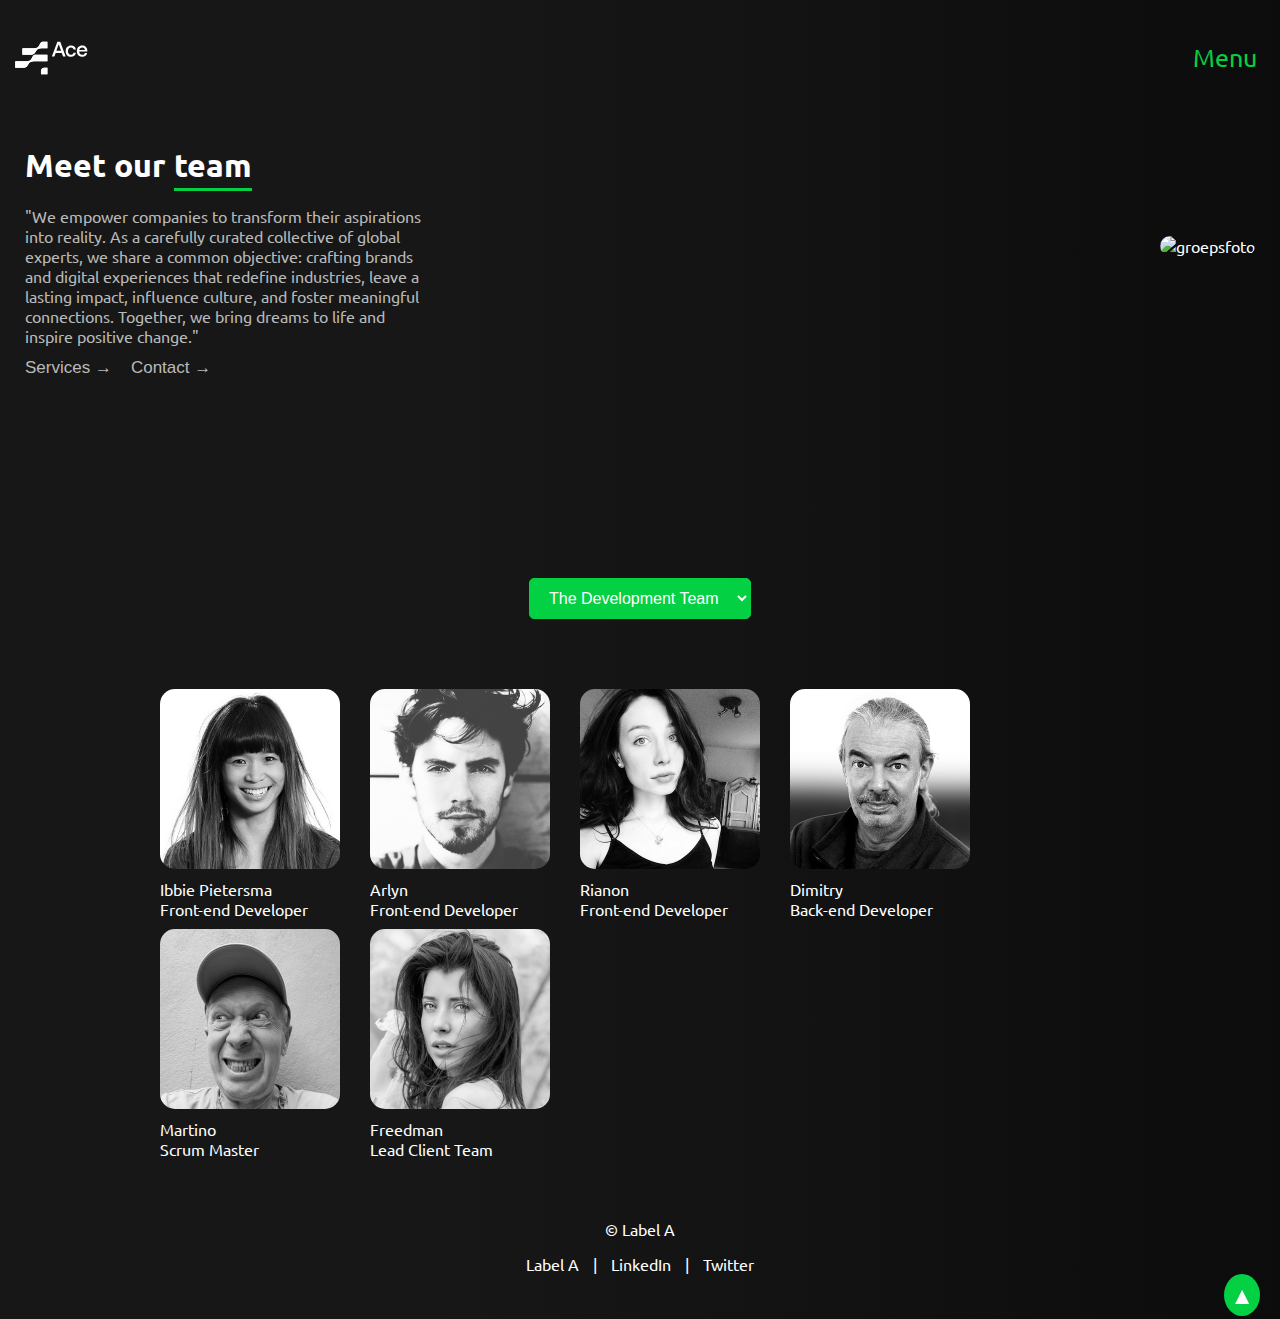
==== index.html @ cc30b5be "duimpie" ====
<!DOCTYPE html>
<html lang="en">
<head>
  <meta charset="UTF-8">
  <meta name="viewport" content="width=device-width, initial-scale=1.0">
  <title>Squad Page Label A</title>
  <link rel="stylesheet" href="styles/style.css">
  <link rel="preconnect" href="https://fonts.googleapis.com">
  <link rel="preconnect" href="https://fonts.gstatic.com" crossorigin>
  <link href="https://fonts.googleapis.com/css2?family=Ubuntu&display=swap" rel="stylesheet">
</head>
<body>
    <!-- Header sectie -->
    <header>
      <div class="header-full">
        <a href="https://www.labela.nl/">
          <svg class="logo" width="105" height="45" viewBox="0 0 101 35" fill="none" xmlns="http://www.w3.org/2000/svg">
            <path d="M37.3965 15.6265L42.661 1.35547H45.4171L50.6651 15.6265H48.1896L46.8694 12.0964H41.0932L39.7895 15.6265H37.3965ZM41.7368 10.1055H46.2257L43.9813 3.88176L41.7368 10.1055Z" fill="white"/>
            <path d="M50.6484 10.4232C50.6484 7.19423 52.6948 5.05273 55.814 5.05273C58.471 5.05273 60.1213 6.54174 60.5339 8.90073H58.2564C57.9759 7.67941 57.1177 6.92654 55.7645 6.92654C54.0151 6.92654 52.8764 8.34862 52.8764 10.4065C52.8764 12.4476 54.0151 13.8529 55.7645 13.8529C57.0847 13.8529 57.9759 13.0833 58.2399 11.8787H60.5339C60.1378 14.2377 58.3885 15.7267 55.7479 15.7267C52.6288 15.7435 50.6484 13.6856 50.6484 10.4232Z" fill="white"/>
            <path d="M61.4277 10.4232C61.4277 7.19423 63.4576 5.05273 66.4942 5.05273C69.4648 5.05273 71.4617 6.97673 71.5277 10.0217C71.5277 10.2893 71.5112 10.5738 71.4617 10.8582H63.7052V11.0088C63.7712 12.7822 64.8769 13.9366 66.5768 13.9366C67.897 13.9366 68.8707 13.2674 69.1678 12.0962H71.3462C70.9831 14.1541 69.2503 15.7267 66.6923 15.7267C63.4576 15.7435 61.4277 13.6354 61.4277 10.4232ZM69.2668 9.2688C69.0853 7.71287 68.0125 6.84289 66.5107 6.84289C65.1245 6.84289 63.9362 7.77979 63.7712 9.2688H69.2668Z" fill="white"/>
            <path d="M26.918 29.5462V32.7584H33.1067V26.4845H29.9381C28.2712 26.4678 26.918 27.8397 26.918 29.5462Z" fill="white"/>
            <path d="M18.9303 15.5419C18.6167 16.1442 18.1877 16.9305 17.61 18.0515C16.7684 19.6911 15.0685 20.2097 13.3027 20.193H2.65809C2.37753 20.193 2.14648 20.4272 2.14648 20.7116V26.4836C2.14648 26.4836 7.85662 26.4836 8.96233 26.4836C11.5864 26.4836 13.3522 25.7977 14.4909 23.5223C15.7122 21.0797 17.6431 20.2097 20.3001 20.2097C22.594 20.2097 33.0901 20.2097 33.0901 20.2097V13.9023H21.5873C20.4816 13.9023 19.4584 14.5381 18.9303 15.5419Z" fill="white"/>
            <path d="M26.2246 2.99505C25.9111 3.59734 25.482 4.38367 24.9044 5.50461C24.0627 7.14419 22.3629 7.66283 20.597 7.6461H9.52332C9.24276 7.6461 9.01172 7.88032 9.01172 8.16474V13.9367C9.01172 13.9367 15.1509 13.9367 16.2567 13.9367C18.8807 13.9367 20.6465 13.2508 21.7852 10.9754C23.0065 8.53281 24.9374 7.66283 27.5944 7.66283C29.8884 7.66283 33.0735 7.66283 33.0735 7.66283V1.35547H28.8651C27.7759 1.35547 26.7527 1.99122 26.2246 2.99505Z" fill="white"/>
            <path d="M26.2246 2.99505C25.9111 3.59734 25.482 4.38367 24.9044 5.50461C24.0627 7.14419 22.3629 7.66283 20.597 7.6461H9.52332C9.24276 7.6461 9.01172 7.88032 9.01172 8.16474V13.9367C9.01172 13.9367 15.1509 13.9367 16.2567 13.9367C18.8807 13.9367 20.6465 13.2508 21.7852 10.9754C23.0065 8.53281 24.9374 7.66283 27.5944 7.66283C29.8884 7.66283 33.0735 7.66283 33.0735 7.66283V1.35547H28.8651C27.7759 1.35547 26.7527 1.99122 26.2246 2.99505Z" fill="white"/>
            <path d="M18.9303 15.5419C18.6167 16.1442 18.1877 16.9305 17.61 18.0515C16.7684 19.6911 15.0685 20.2097 13.3027 20.193H2.65809C2.37753 20.193 2.14648 20.4272 2.14648 20.7116V26.4836C2.14648 26.4836 7.85662 26.4836 8.96233 26.4836C11.5864 26.4836 13.3522 25.7977 14.4909 23.5223C15.7122 21.0797 17.6431 20.2097 20.3001 20.2097C22.594 20.2097 33.0901 20.2097 33.0901 20.2097V13.9023H21.5873C20.4816 13.9023 19.4584 14.5381 18.9303 15.5419Z" fill="white"/>
            <path d="M26.918 29.5462V32.7584H33.1067V26.4845H29.9381C28.2712 26.4678 26.918 27.8397 26.918 29.5462Z" fill="white"/>
            </svg>
        </a>
        <nav class="hidden">
          <ul>
            <li>
              <a href="#" id="openMenu">Menu</a>
            </li>
          </ul>
        </nav>
      </div>
    </header>
  
    <!-- Hamburgermenu -->
    <div class="overlay" id="menuOverlay">
      <div class="menu-content">
        <span class="close-btn" id="closeMenu" data-tooltip="Back to Homepage">&times;</span>
        <nav>
          <ul>
            <li><a href="#home">Home</a></li>
            <li><a href="#services">Services</a></li>
            <li><a href="#contact">Contact</a></li>
          </ul>
        </nav>
      </div>
    </div>
  
    <!-- Teamtekst beginpagina -->
    <main>
    <div class="container">
      <section class="teams">
        <div class="text-container">
            <h1>Meet our <span class="team-text">team</span></h1>
            <p>
              "We empower companies to transform their aspirations into reality. As a carefully curated collective of global experts, we share a common objective: crafting brands and digital experiences that redefine industries, leave a lasting impact, influence culture, and foster meaningful connections. Together, we bring dreams to life and inspire positive change."
            </p>
        </div>
          <div class="groepsfoto">
            <img src="images/team-images/gruppenfoto.png" alt="groepsfoto" height="auto">
          </div>
        </section>   
    </div>

    <div class="buttons">
      <button class="button1">Services &#8594;</button>
      <button class="button2">Contact &#8594;</button>
    </div>

    <div class="containerTeam">
    <select id="teamSelector">
      <option value="TDT">The Development Team</option>
      <option value="MARKETING">Marketing Team</option>
      <option value="UI-TEAM">Ui Team</option>
    </select>
  </div>

  <div class="teamsection">
    <section class="team-section TDT " id="TDT">
      <!-- Teamlid 1 -->
      <article class="team-member" id="ibbie">
        <a href="ibbie.html">
          <div class="foto">
            <img src="images/team-images/image-0.png" alt="Ibbie's Image" height="auto">
          </div>
        </a>
        <p class="firstname-lastname">Ibbie Pietersma</p>
        <p>Front-end Developer</p>
      </article>
      <!-- Teamlid 2 -->
      <article class="team-member" id="arlyn">
        <a href="Arlyn.html">
          <div class="foto">
            <img src="images/team-images/image-1.png" alt="Arlyn's Image" height="auto">
          </div>
        </a>
        <p class="firstname-lastname">Arlyn</p>
        <p>Front-end Developer</p>
      </article>
      <article class="team-member" id="Rianon">
        <a href="Rianon.html">
          <div class="foto">
            <img src="images/team-images/image-4.png" alt="Rianon's Image" height="auto">
          </div>
        </a>
        <p class="firstname-lastname">Rianon</p>
        <p>Front-end Developer</p>
      </article>
      <article class="team-member" id="Dimitry">
        <a href="Dimitry.html">
          <div class="foto">
            <img src="images/team-images/image-5.png" alt="Dimitry's Image" height="auto">
          </div>
        </a>
        <p class="firstname-lastname">Dimitry</p>
        <p>Back-end Developer</p>
      </article>
      <article class="team-member" id="Martino">
        <a href="Martino.html">
          <div class="foto">
            <img src="images/team-images/image-6.png" alt="Martino's Image" height="auto">
          </div>
        </a>
        <p class="firstname-lastname">Martino</p>
        <p>Scrum Master</p>
      </article>
      <article class="team-member" id="Freedman">
        <a href="Freedman.html">
          <div class="foto">
            <img src="images/team-images/image-7.png" alt="Freedman's Image" height="auto">
          </div>
        </a>
        <p class="firstname-lastname">Freedman</p>
        <p>Lead Client Team</p>
      </article>
    </section>
  
    <section class="team-section MARKETING" id="MARKETING">
      <!-- Teamlid 1 -->
      <article class="team-member" id="lynnelle">
        <a href="Lynnelle.html">
          <div class="foto">
            <img src="images/team-images/image-2.png" alt="Lynnelle's Image" height="auto">
          </div>
        </a>
        <p class="firstname-lastname">Another Team Member</p>
        <p>Job Title</p>
      </article>
      <!-- Teamlid 2 -->
      <article class="team-member" id="sharia">
            <a href="Sharia.html">
              <div class="foto">
                <img src="images/team-images/image-3.png" alt="Sharia's Image" height="auto">
              </div>
            </a>
            <p class="firstname-lastname">Another Team Member</p>
            <p>Job Title</p>
      </article>
    </section>
  </div>
    </main>

    <footer class="footer">
      <p>&copy; Label A</p>
      <nav>
        <a href="https://www.labela.nl/">Label A</a> |
        <a href="https://www.linkedin.com/">LinkedIn</a> |
        <a href="https://twitter.com/">Twitter</a>
      </nav>
       <div class="footer-arrow">▲</div>
    </footer>
    
  <script src="scripts/script.js"></script>

</body>
</html>
---- styles/style.css ----
/* Algemene opmaak */

html {
  scroll-behavior: smooth;
}

:root {
  --white: #FFFFFF;
  --green: #04d043;
  --grey: #5b5b5b;
  --ptext: rgb(186, 186, 186);
}

body {
  background: linear-gradient(90deg, rgba(23, 23, 23, 1) 0%, rgba(23, 23, 24, 1) 35%, rgb(12, 12, 12) 100%);
  color: var(--white);
  font-family: 'Ubuntu', sans-serif;
  margin: 0;
  padding: 0;
  letter-spacing: normal;
}

* {
  text-decoration: none;
  list-style: none;
  box-sizing: border-box;
  margin: 0;
  padding: 0;
}

/* Header sectie */

header {
  padding: 1em 0.8em;
}

.logo{
  margin-top: 20px;
}

.header-full {
  display: flex;
  justify-content: space-between;
  align-items: center;
  z-index: 8;
  margin-bottom: 20px;
}

.header-full a {
  color: var(--green);
}

.header-full a:hover {
  color: var(--white);
}

#openMenu {
  font-size: 25px;
  cursor: pointer;
}

/* Overlay sectie */

.overlay {
  position: fixed;
  width: 100%;
  height: 100%;
  top: 0;
  left: 0;
  background-color: rgba(0, 0, 0, 0.7);
  opacity: 0;
  pointer-events: none;
  transition: opacity 0.5s ease-in-out;
}

.overlay.show {
  display: block;
  opacity: 1;
  pointer-events: auto;
}

.menu-content {
  position: absolute;
  top: 50%;
  transform: translate(-50%, -50%);
  background-color: #171717;
  left: -100px;
  padding: 20px;
  color: var(--white);
  height: 100%;
  width: 100%;
  transition: left 0.5s ease-in-out;
}

.menu-content.show {
  left: 50%;
}

.close-btn {
  position: absolute;
  top: 10px;
  right: 10px;
  font-size: 20px;
  cursor: pointer;
}

.close-btn:hover {
  color: red;
}

.close-btn:hover::before {
  content: attr(data-tooltip);
  position: absolute;
  left: -100px;
  transform: translateX(-50%);
  padding: 5px;
  background-color: rgba(0, 0, 0, 0.7);
  color: #fff;
  border-radius: 5px;
  white-space: nowrap;
  opacity: 0;
  transition: opacity 0.3s ease-in-out;
}

.close-btn:hover::before {
  opacity: 1;
}

/* Teamtekst beginpagina sectie */

main {
  margin: 25px;
}

.teams {
  margin-bottom: 10px;
  display: flex; /* Enable flexbox layout */
  align-items: center; /* Align elements vertically in the center */
  gap: 20px; /* Add spacing between elements */
}

.text-container {
  flex-grow: 1; /* Take remaining space in the container */
}


.teams h1 {
  margin-bottom: 20px;
  
}

.teams p {
  color: var(--ptext);
  max-width: 400px;
  min-width: 400px;
  
}

.team-text {
  border-bottom: solid 0.1em var(--green);
  padding-bottom: 3px;
}

/* Groepsfoto sectie */

.groepsfoto img {
  margin-bottom: 20px;
  margin-top: 20px;
  border-radius: 16px;
  width: 100%; 
  max-width: 475px; 
  max-height: 350px; 
  height: auto; 
}

/* The Team-sectie */

.teamsection {
  max-width: 1000px;
  margin: 0 auto; 
  display: flex;
  flex-wrap: wrap;
  justify-content: center; 
}

.containerTeam {
  text-align: center; 
}


#teamSelector {
  background-color: var(--green);
  color: var(--white);
  padding: 10px 15px;
  font-size: 16px;
  border: 1px solid var(--green);
  border-radius: 5px;
  cursor: pointer;

}

#teamSelector:hover {
  background-color: lighten(var(--green), 20%);
}

#teamSelector:focus {
  outline: none;
  box-shadow: 0 0 5px rgba(0, 0, 0, 0.5);
}

#teamSelector option {
  background-color: var(--green);
  color: var(--white);
}

.team-section {
  margin-top: 60px;
  display: flex;
  flex-wrap: wrap;
}

.visible {
  display: block;
}

.team-section p {
  margin-left: 20px;
}

/* Buttons sectie */

button {
  color: var(--ptext);
  background: none;
  border: none;
  outline: none;
  cursor: pointer;
  font-size: 17px;
  margin-right: 15px;
  margin-bottom: 70px;
}

button:hover {
  color: var(--green);
}

/* Foto's sectie */

.foto {
  display: flex;
  justify-content: center;
  align-items: center;
}

.foto img {
  max-width: 100%;
  max-height: 100%;
  width: auto;
  height: auto;
  display: block;
  margin: 10px;
  margin-left: 20px;
  border-radius: 15px;
  filter: grayscale(100%);
  transition: filter 0.5s ease-in-out, box-shadow 0.3s ease-in-out;
}

.foto img:hover {
  filter: grayscale(0%);
  box-shadow: 0 0 10px rgba(0, 0, 0, 0.5);
}


/* Media Query sectie */

@media (max-width: 470px) {
  .foto img {
    width: 365px;
    height: auto;
    margin: 5px;
    margin-left: 10px;
  }

  .team-section p {
    margin-left: 10px;
  }

  .team-member {
    margin-bottom: 30px; 
  }
}

@media (max-width: 750px) {
  .teams {
    flex-direction: column; 
    text-align: center; 
  }
}

@media (min-width: 750px) {
  button {
    margin-bottom: 200px;
  }
}
/* TDT sectie */

#TDT h2 {
  text-align: center;
}

/* Hover effect voor teamleden sectie */

[class^="team-member"]:hover .firstname-lastname {
  color: var(--green);
  transition: color 0.4s ease-in-out;
}

/* Titelanimatie sectie */

#TDT h2 {
  animation: titleAnimation 4s infinite;
  color: var(--white);
}

.team-section {
  display: none;
}

.TDT {
  display: flex;
}

footer {
  color: var(--white);
  padding: 10px;
  text-align: center;
}

footer p {
  margin: 0;
}

.footer{
  margin-top: 50px;
  margin-bottom:35px;
}

nav {
  margin-top: 15px;
}

nav a {
  color: var(--white);
  margin: 0 10px;
  text-decoration: none;
}

nav a:hover {
  text-decoration: underline;
  color: var(--green);
}

.footer-arrow {
  position: absolute;
  right: 20px;
  cursor: pointer;
  font-size: 24px;
  color: #fff;
  background-color: var(--green); 
  padding:6px;
  border-radius: 50%;
  animation: bounce 1s infinite; 
}

@keyframes bounce {
  0%, 20%, 50%, 80%, 100% {
    transform: translateY(0);
  }
  40% {
    transform: translateY(-10px);
  }
  60% {
    transform: translateY(-5px);
  }
}
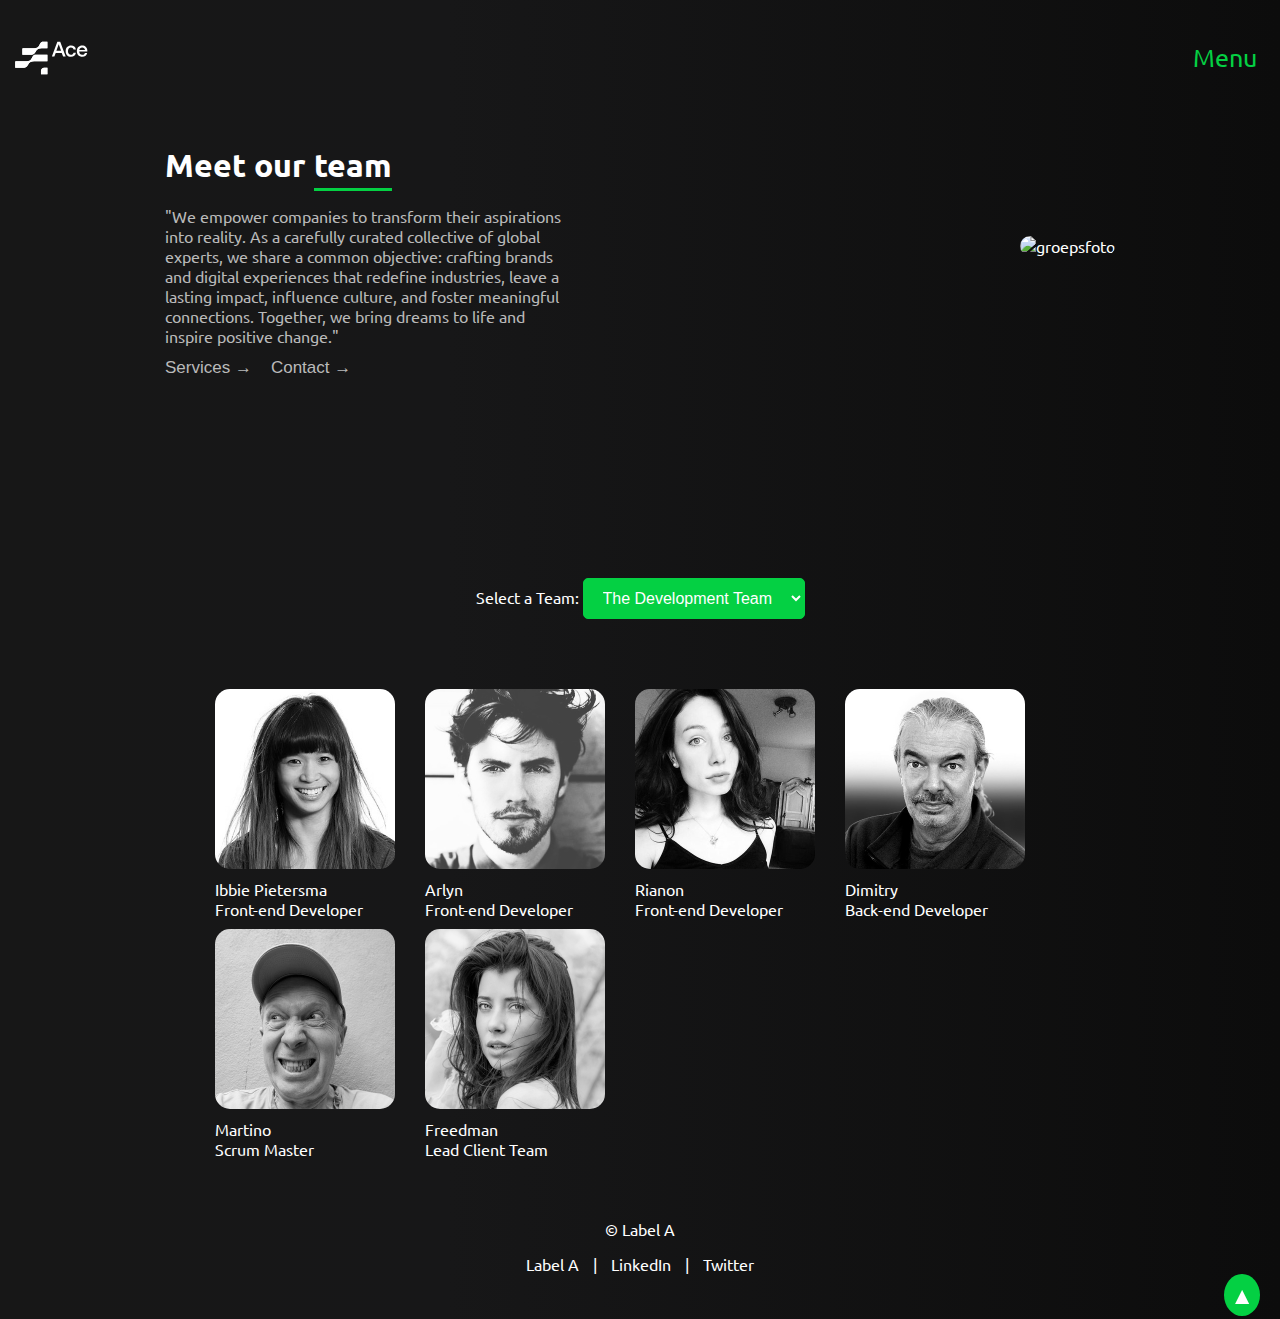
==== commit b7684133: "lekker bezig" ====
--- a/index.html
+++ b/index.html
@@ -8,6 +8,7 @@
   <link rel="preconnect" href="https://fonts.googleapis.com">
   <link rel="preconnect" href="https://fonts.gstatic.com" crossorigin>
   <link href="https://fonts.googleapis.com/css2?family=Ubuntu&display=swap" rel="stylesheet">
+  <link rel="icon" type="image/svg+xml" href="data:image/svg+xml,%3Csvg viewBox='0 0 101 35' xmlns='http://www.w3.org/2000/svg'%3E%3Cpath d='M37.3965 15.6265L42.661 1.35547H45.4171L50.6651 15.6265H48.1896L46.8694 12.0964H41.0932L39.7895 15.6265H37.3965ZM41.7368 10.1055H46.2257L43.9813 3.88176L41.7368 10.1055Z' fill='white'/%3E%3Cpath d='M50.6484 10.4232C50.6484 7.19423 52.6948 5.05273 55.814 5.05273C58.471 5.05273 60.1213 6.54174 60.5339 8.90073H58.2564C57.9759 7.67941 57.1177 6.92654 55.7645 6.92654C54.0151 6.92654 52.8764 8.34862 52.8764 10.4065C52.8764 12.4476 54.0151 13.8529 55.7645 13.8529C57.0847 13.8529 57.9759 13.0833 58.2399 11.8787H60.5339C60.1378 14.2377 58.3885 15.7267 55.7479 15.7267C52.6288 15.7435 50.6484 13.6856 50.6484 10.4232Z' fill='white'/%3E%3Cpath d='M61.4277 10.4232C61.4277 7.19423 63.4576 5.05273 66.4942 5.05273C69.4648 5.05273 71.4617 6.97673 71.5277 10.0217C71.5277 10.2893 71.5112 10.5738 71.4617 10.8582H63.7052V11.0088C63.7712 12.7822 64.8769 13.9366 66.5768 13.9366C67.897 13.9366 68.8707 13.2674 69.1678 12.0962H71.3462C70.9831 14.1541 69.2503 15.7267 66.6923 15.7267C63.4576 15.7435 61.4277 13.6354 61.4277 10.4232ZM69.2668 9.2688C69.0853 7.71287 68.0125 6.84289 66.5107 6.84289C65.1245 6.84289 63.9362 7.77979 63.7712 9.2688H69.2668Z' fill='white'/%3E%3Cpath d='M26.918 29.5462V32.7584H33.1067V26.4845H29.9381C28.2712 26.4678 26.918 27.8397 26.918 29.5462Z' fill='white'/%3E%3Cpath d='M18.9303 15.5419C18.6167 16.1442 18.1877 16.9305 17.61 18.0515C16.7684 19.6911 15.0685 20.2097 13.3027 20.193H2.65809C2.37753 20.193 2.14648 20.4272 2.14648 20.7116V26.4836C2.14648 26.4836 7.85662 26.4836 8.96233 26.4836C11.5864 26.4836 13.3522 25.7977 14.4909 23.5223C15.7122 21.0797 17.6431 20.2097 20.3001 20.2097C22.594 20.2097 33.0901 20.2097 33.0901 20.2097V13.9023H21.5873C20.4816 13.9023 19.4584 14.5381 18.9303 15.5419Z' fill='white'/%3E%3Cpath d='M26.2246 2.99505C25.9111 3.59734 25.482 4.38367 24.9044 5.50461C24.0627 7.14419 22.3629 7.66283 20.597 7.6461H9.52332C9.24276 7.6461 9.01172 7.88032 9.01172 8.16474V13.9367C9.01172 13.9367 15.1509 13.9367 16.2567 13.9367C18.8807 13.9367 20.6465 13.2508 21.7852 10.9754C23.0065 8.53281 24.9374 7.66283 27.5944 7.66283C29.8884 7.66283 33.0735 7.66283 33.0735 7.66283V1.35547H28.8651C27.7759 1.35547 26.7527 1.99122 26.2246 2.99505Z' fill='white'/%3E%3Cpath d='M26.2246 2.99505C25.9111 3.59734 25.482 4.38367 24.9044 5.50461C24.0627 7.14419 22.3629 7.66283 20.597 7.6461H9.52332C9.24276 7.6461 9.01172 7.88032 9.01172 8.16474V13.9367C9.01172 13.9367 15.1509 13.9367 16.2567 13.9367C18.8807 13.9367 20.6465 13.2508 21.7852 10.9754C23.0065 8.53281 24.9374 7.66283 27.5944 7.66283C29.8884 7.66283 33.0735 7.66283 33.0735 7.66283V1.35547H28.8651C27.7759 1.35547 26.7527 1.99122 26.2246 2.99505Z' fill='white'/%3E%3Cpath d='M18.9303 15.5419C18.6167 16.1442 18.1877 16.9305 17.61 18.0515C16.7684 19.6911 15.0685 20.2097 13.3027 20.193H2.65809C2.37753 20.193 2.14648 20.4272 2.14648 20.7116V26.4836C2.14648 26.4836 7.85662 26.4836 8.96233 26.4836C11.5864 26.4836 13.3522 25.7977 14.4909 23.5223C15.7122 21.0797 17.6431 20.2097 20.3001 20.2097C22.594 20.2097 33.0901 20.2097 33.0901 20.2097V13.9023H21.5873C20.4816 13.9023 19.4584 14.5381 18.9303 15.5419Z' fill='white'/%3E%3Cpath d='M26.918 29.5462V32.7584H33.1067V26.4845H29.9381C28.2712 26.4678 26.918 27.8397 26.918 29.5462Z' fill='white'/%3E%3C/svg%3E">
 </head>
 <body>
     <!-- Header sectie -->
@@ -52,32 +53,42 @@
   
     <!-- Teamtekst beginpagina -->
     <main>
-    <div class="container">
-      <section class="teams">
-        <div class="text-container">
-            <h1>Meet our <span class="team-text">team</span></h1>
-            <p>
-              "We empower companies to transform their aspirations into reality. As a carefully curated collective of global experts, we share a common objective: crafting brands and digital experiences that redefine industries, leave a lasting impact, influence culture, and foster meaningful connections. Together, we bring dreams to life and inspire positive change."
-            </p>
+      <div class="teamtekst">
+      <article>
+        <div class="container">
+          <section class="teams">
+            <div class="text-container">
+              <h1>Meet our <span class="team-text">team</span></h1>
+              <p>
+                "We empower companies to transform their aspirations into reality. As a carefully curated collective of global experts, we share a common objective: crafting brands and digital experiences that redefine industries, leave a lasting impact, influence culture, and foster meaningful connections. Together, we bring dreams to life and inspire positive change."
+              </p>
+            </div>
+            <div class="groepsfoto">
+              <img src="images/team-images/gruppenfoto.png" alt="groepsfoto" height="auto">
+            </div>
+          </section>   
         </div>
-          <div class="groepsfoto">
-            <img src="images/team-images/gruppenfoto.png" alt="groepsfoto" height="auto">
-          </div>
-        </section>   
-    </div>
+      </article>
+      
+
 
     <div class="buttons">
-      <button class="button1">Services &#8594;</button>
-      <button class="button2">Contact &#8594;</button>
+      <button class="button-services">Services &#8594;</button>
+      <button class="button-contact">Contact &#8594;</button>
     </div>
+  </div>
 
     <div class="containerTeam">
-    <select id="teamSelector">
-      <option value="TDT">The Development Team</option>
-      <option value="MARKETING">Marketing Team</option>
-      <option value="UI-TEAM">Ui Team</option>
-    </select>
-  </div>
+      <label for="teamSelector">Select a Team:</label>
+      <select id="teamSelector">
+        <option value="TDT">The Development Team</option>
+        <option value="MARKETING">Marketing Team</option>
+        <option value="UI-TEAM">UI Team</option>
+        <option value="alle-teams">Alle Teams</option>
+      </select>
+    </div>
+    
+  
 
   <div class="teamsection">
     <section class="team-section TDT " id="TDT">
@@ -162,17 +173,17 @@
       </article>
     </section>
   </div>
+
+  <footer class="footer">
+    <p>&copy; Label A</p>
+    <nav>
+      <a href="https://www.labela.nl/">Label A</a> |
+      <a href="https://www.linkedin.com/">LinkedIn</a> |
+      <a href="https://twitter.com/">Twitter</a>
+    </nav>
+     <div class="footer-arrow">▲</div>
+  </footer>
     </main>
-
-    <footer class="footer">
-      <p>&copy; Label A</p>
-      <nav>
-        <a href="https://www.labela.nl/">Label A</a> |
-        <a href="https://www.linkedin.com/">LinkedIn</a> |
-        <a href="https://twitter.com/">Twitter</a>
-      </nav>
-       <div class="footer-arrow">▲</div>
-    </footer>
     
   <script src="scripts/script.js"></script>
 
--- a/styles/style.css
+++ b/styles/style.css
@@ -98,9 +98,9 @@
 
 .close-btn {
   position: absolute;
-  top: 10px;
+  top: 20px;
   right: 10px;
-  font-size: 20px;
+  font-size: 40px;
   cursor: pointer;
 }
 
@@ -108,15 +108,16 @@
   color: red;
 }
 
-.close-btn:hover::before {
+.close-btn::before {
   content: attr(data-tooltip);
+  font-size: 20px;
   position: absolute;
   left: -100px;
   transform: translateX(-50%);
-  padding: 5px;
+  padding: 3px; 
   background-color: rgba(0, 0, 0, 0.7);
   color: #fff;
-  border-radius: 5px;
+  border-radius: 3px; 
   white-space: nowrap;
   opacity: 0;
   transition: opacity 0.3s ease-in-out;
@@ -217,6 +218,8 @@
   margin-top: 60px;
   display: flex;
   flex-wrap: wrap;
+  margin-left: auto;
+  margin-right: auto;
 }
 
 .visible {
@@ -265,6 +268,13 @@
   transition: filter 0.5s ease-in-out, box-shadow 0.3s ease-in-out;
 }
 
+/* Hover effect voor teamleden sectie */
+
+[class^="team-member"]:hover .firstname-lastname {
+  color: var(--green);
+  transition: color 0.4s ease-in-out;
+}
+
 .foto img:hover {
   filter: grayscale(0%);
   box-shadow: 0 0 10px rgba(0, 0, 0, 0.5);
@@ -302,26 +312,8 @@
     margin-bottom: 200px;
   }
 }
-/* TDT sectie */
-
-#TDT h2 {
-  text-align: center;
-}
-
-/* Hover effect voor teamleden sectie */
-
-[class^="team-member"]:hover .firstname-lastname {
-  color: var(--green);
-  transition: color 0.4s ease-in-out;
-}
-
-/* Titelanimatie sectie */
-
-#TDT h2 {
-  animation: titleAnimation 4s infinite;
-  color: var(--white);
-}
-
+
+/*The development team hulp met javascript*/
 .team-section {
   display: none;
 }
@@ -329,6 +321,8 @@
 .TDT {
   display: flex;
 }
+
+/*footer sectie*/
 
 footer {
   color: var(--white);
@@ -384,3 +378,28 @@
   }
 }
 
+@media (min-width: 950px) and (max-width: 1400px) {
+  .teamtekst {
+    max-width: 950px;
+    margin-left: auto;
+    margin-right: auto;
+  }
+}
+
+
+@media (min-width: 1400px) {
+  .teamtekst {
+    margin-left: 200px;
+    margin-right: 200px;
+  }
+}
+
+@media (min-width: 890px) {
+  .team-section {
+    margin-left: auto;
+    margin-right: auto;
+    max-width: 890px;
+  }
+}
+
+
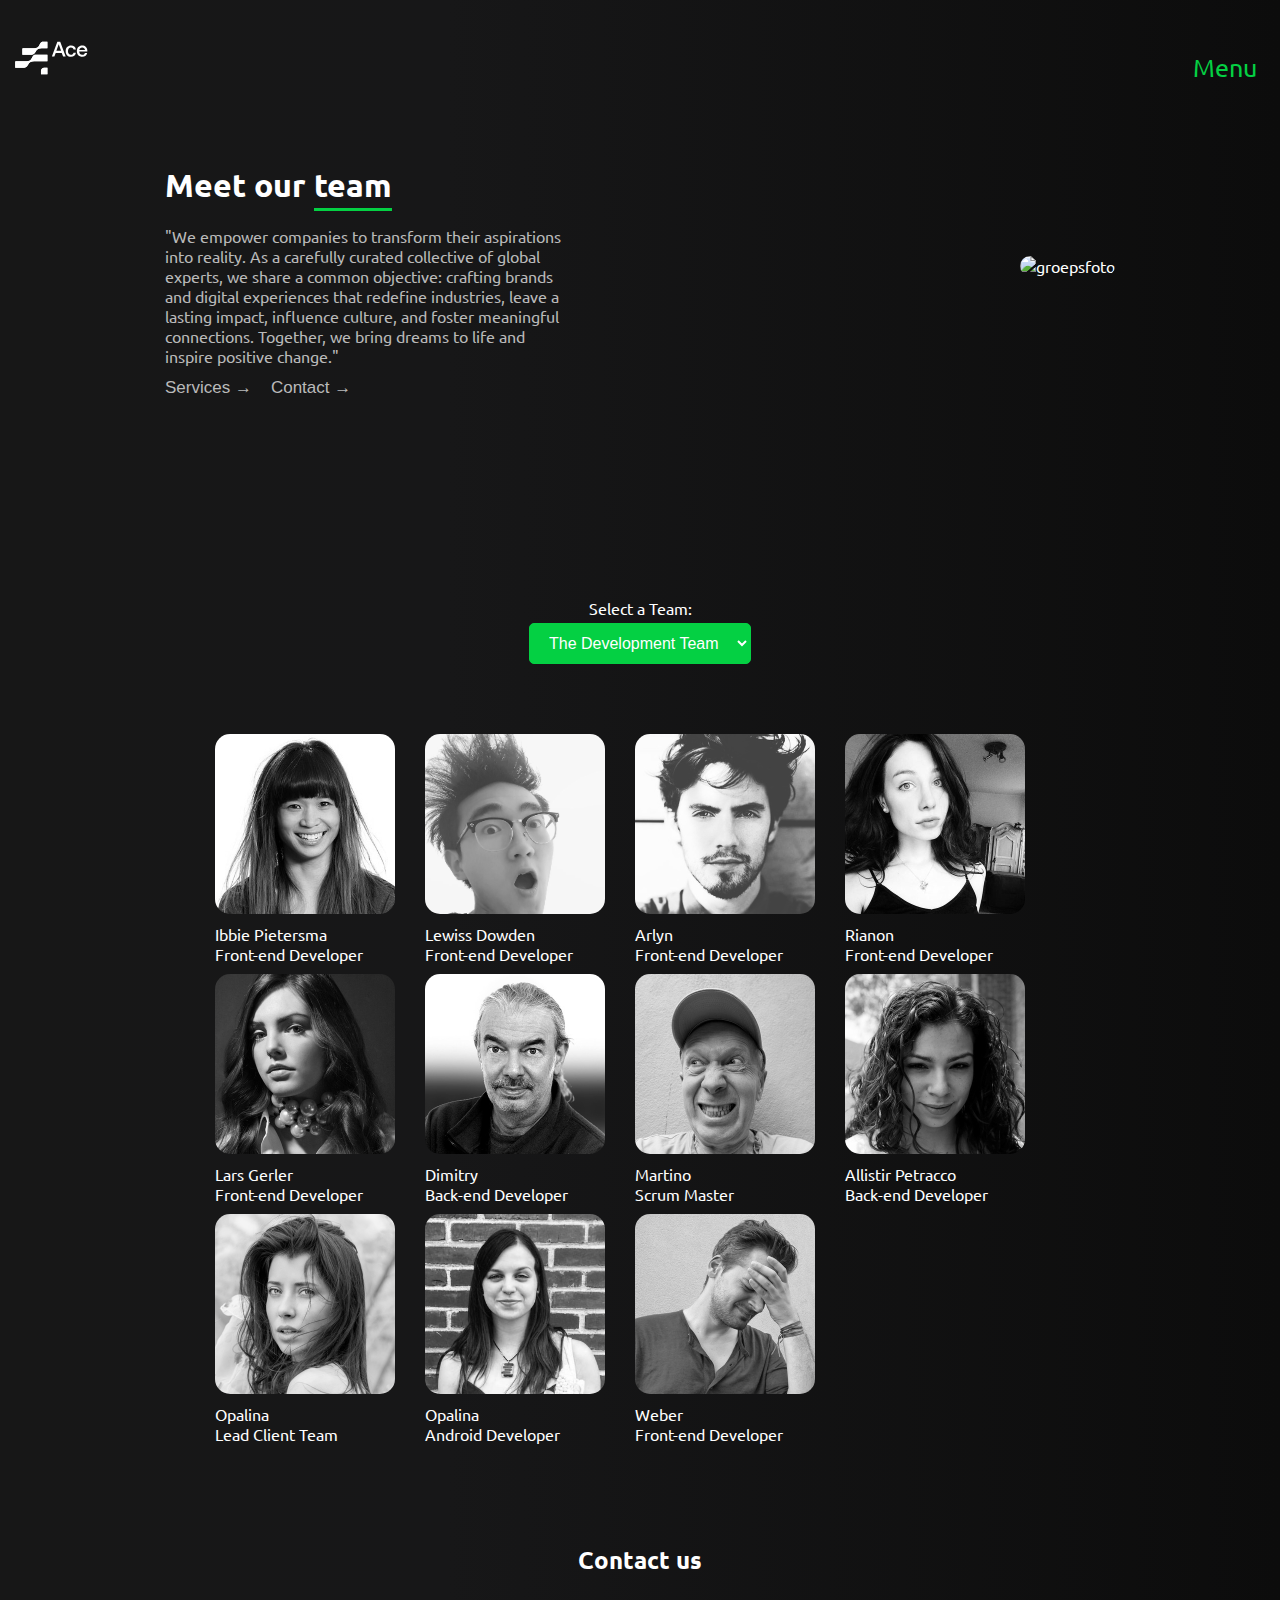
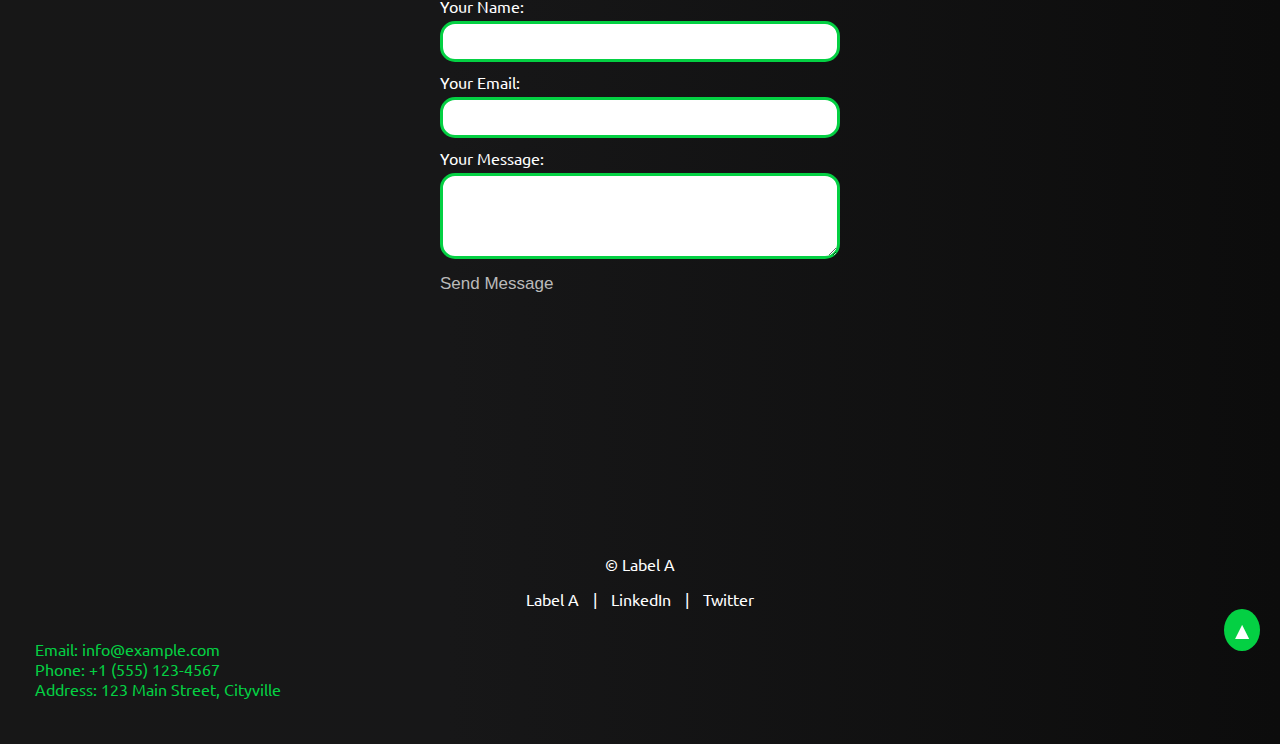
==== commit b123c135: "nice" ====
--- a/index.html
+++ b/index.html
@@ -102,6 +102,15 @@
         <p class="firstname-lastname">Ibbie Pietersma</p>
         <p>Front-end Developer</p>
       </article>
+      <article class="team-member" id="26">
+        <a href="LewissDowden.html">
+          <div class="foto">
+            <img src="images/team-images/image-25.png" alt="Lewiss's Image" height="auto">
+          </div>
+        </a>
+        <p class="firstname-lastname">Lewiss Dowden</p>
+        <p>Front-end Developer</p>
+    </article>
       <!-- Teamlid 2 -->
       <article class="team-member" id="arlyn">
         <a href="Arlyn.html">
@@ -121,6 +130,15 @@
         <p class="firstname-lastname">Rianon</p>
         <p>Front-end Developer</p>
       </article>
+      <article class="team-member" id="27">
+        <a href="LarsGerler.html">
+          <div class="foto">
+            <img src="images/team-images/image-26.png" alt="Lars's Image" height="auto">
+          </div>
+        </a>
+        <p class="firstname-lastname">Lars Gerler</p>
+        <p>Front-end Developer</p>
+    </article>
       <article class="team-member" id="Dimitry">
         <a href="Dimitry.html">
           <div class="foto">
@@ -139,14 +157,41 @@
         <p class="firstname-lastname">Martino</p>
         <p>Scrum Master</p>
       </article>
+      <article class="team-member" id="28">
+        <a href="AllistirPetracco.html">
+          <div class="foto">
+            <img src="images/team-images/image-27.png" alt="Allistir's Image" height="auto">
+          </div>
+        </a>
+        <p class="firstname-lastname">Allistir Petracco</p>
+        <p>Back-end Developer</p>
+    </article>
       <article class="team-member" id="Freedman">
         <a href="Freedman.html">
           <div class="foto">
             <img src="images/team-images/image-7.png" alt="Freedman's Image" height="auto">
           </div>
         </a>
-        <p class="firstname-lastname">Freedman</p>
+        <p class="firstname-lastname">Opalina</p>
         <p>Lead Client Team</p>
+      </article>
+      <article class="team-member" id="Opalina">
+        <a href="Opalina.html">
+          <div class="foto">
+            <img src="images/team-images/image-8.png" alt="Opalina's Image" height="auto">
+          </div>
+        </a>
+        <p class="firstname-lastname">Opalina</p>
+        <p>Android Developer</p>
+      </article>
+      <article class="team-member" id="Weber">
+        <a href="Weber.html">
+          <div class="foto">
+            <img src="images/team-images/image-9.png" alt="Weber's Image" height="auto">
+          </div>
+        </a>
+        <p class="firstname-lastname">Weber</p>
+        <p>Front-end Developer</p>
       </article>
     </section>
   
@@ -161,6 +206,24 @@
         <p class="firstname-lastname">Another Team Member</p>
         <p>Job Title</p>
       </article>
+      <article class="team-member" id="29">
+        <a href="FranniFarlambe.html">
+          <div class="foto">
+            <img src="images/team-images/image-28.png" alt="Franni's Image" height="auto">
+          </div>
+        </a>
+        <p class="firstname-lastname">Franni Farlambe</p>
+        <p>Front-end Developer</p>
+    </article>
+    <article class="team-member" id="32">
+      <a href="MurdockWilleson.html">
+        <div class="foto">
+          <img src="images/team-images/image-31.png" alt="Murdock's Image" height="auto">
+        </div>
+      </a>
+      <p class="firstname-lastname">Murdock Willeson</p>
+      <p>UX Lead</p>
+  </article>
       <!-- Teamlid 2 -->
       <article class="team-member" id="sharia">
             <a href="Sharia.html">
@@ -171,8 +234,200 @@
             <p class="firstname-lastname">Another Team Member</p>
             <p>Job Title</p>
       </article>
-    </section>
+      <article class="team-member" id="30">
+        <a href="PortyLepick.html">
+          <div class="foto">
+            <img src="images/team-images/image-29.png" alt="Porty's Image" height="auto">
+          </div>
+        </a>
+        <p class="firstname-lastname">Porty Lepick</p>
+        <p>Account & Technology</p>
+    </article>
+    <article class="team-member" id="33">
+      <a href="CesaroConry.html">
+        <div class="foto">
+          <img src="images/team-images/image-32.png" alt="Cesaro's Image" height="auto">
+        </div>
+      </a>
+      <p class="firstname-lastname">Cesaro Conry</p>
+      <p>System Operations</p>
+  </article>
+      <article class="team-member" id="11">
+        <a href="JustinnCcomini.html">
+          <div class="foto">
+            <img src="images/team-images/image-10.png" alt="Justinn's Image" height="auto">
+          </div>
+        </a>
+        <p class="firstname-lastname">Justinn Ccomini</p>
+        <p>UI Designer</p>
+    </article>
+    <article class="team-member" id="12">
+      <a href="SandeKeepence.html">
+        <div class="foto">
+          <img src="images/team-images/image-11.png" alt="Sande's Image" height="auto">
+        </div>
+      </a>
+      <p class="firstname-lastname">Sande Keepence</p>
+      <p>Back-end Developer</p>
+  </article>
+  <article class="team-member" id="13">
+    <a href="CinderellaBrose.html">
+      <div class="foto">
+        <img src="images/team-images/image-12.png" alt="Cinderella's Image" height="auto">
+      </div>
+    </a>
+    <p class="firstname-lastname">Cinderella Brose</p>
+    <p>Commercial Director</p>
+</article>
+<article class="team-member" id="14">
+  <a href="JamalDiDomenico.html">
+    <div class="foto">
+      <img src="images/team-images/image-13.png" alt="Jamal's Image" height="auto">
+    </div>
+  </a>
+  <p class="firstname-lastname">Jamal Di Domenico</p>
+  <p>Front-end Developer</p>
+</article>
+<article class="team-member" id="15">
+  <a href="EleanorJeffers.html">
+    <div class="foto">
+      <img src="images/team-images/image-14.png" alt="Eleanor's Image" height="auto">
+    </div>
+  </a>
+  <p class="firstname-lastname">Eleanor Jeffers</p>
+  <p>UI Designer</p>
+</article>
+<article class="team-member" id="16">
+  <a href="DeberaLuesley.html">
+    <div class="foto">
+      <img src="images/team-images/image-15.png" alt="Debera's Image" height="auto">
+    </div>
+  </a>
+  <p class="firstname-lastname">Debera Luesley</p>
+  <p>Technical Support Lead</p>
+</article>
+</section>
+<section class="team-section UI" id="UI-TEAM">
+  <article class="team-member" id="17">
+    <a href="CobbBrimilcome.html">
+      <div class="foto">
+        <img src="images/team-images/image-16.png" alt="Cobb's Image" height="auto">
+      </div>
+    </a>
+    <p class="firstname-lastname">Cobb Brimilcome</p>
+    <p>Technical Support Specialist</p>
+</article>
+<article class="team-member" id="18">
+  <a href="KristanTinline.html">
+    <div class="foto">
+      <img src="images/team-images/image-17.png" alt="Kristan's Image" height="auto">
+    </div>
+  </a>
+  <p class="firstname-lastname">Kristan Tinline</p>
+  <p>Innovation Strategist</p>
+</article>
+<article class="team-member" id="19">
+  <a href="CorinneGregoire.html">
+    <div class="foto">
+      <img src="images/team-images/image-18.png" alt="Corinne's Image" height="auto">
+    </div>
+  </a>
+  <p class="firstname-lastname">Corinne Gregoire</p>
+  <p>Data Engineer</p>
+</article>
+<article class="team-member" id="20">
+  <a href="MildridCuredell.html">
+    <div class="foto">
+      <img src="images/team-images/image-19.png" alt="Mildrid's Image" height="auto">
+    </div>
+  </a>
+  <p class="firstname-lastname">Mildrid Curedell</p>
+  <p>Back-end Developer</p>
+</article>
+
+<article class="team-member" id="21">
+  <a href="KarissaDrabble.html">
+    <div class="foto">
+      <img src="images/team-images/image-20.png" alt="Karissa's Image" height="auto">
+    </div>
+  </a>
+  <p class="firstname-lastname">Karissa Drabble</p>
+  <p>Front-end Developer</p>
+</article>
+<article class="team-member" id="22">
+  <a href="HymieHearsum.html">
+    <div class="foto">
+      <img src="images/team-images/image-21.png" alt="Hymie's Image" height="auto">
+    </div>
+  </a>
+  <p class="firstname-lastname">Hymie Hearsum</p>
+  <p>Office Angel 010</p>
+</article>
+<article class="team-member" id="23">
+  <a href="JustenFernihough.html">
+    <div class="foto">
+      <img src="images/team-images/image-22.png" alt="Justen's Image" height="auto">
+    </div>
+  </a>
+  <p class="firstname-lastname">Justen Fernihough</p>
+  <p>Back-end Developer</p>
+</article>
+<article class="team-member" id="24">
+  <a href="NoelDominguez.html">
+    <div class="foto">
+      <img src="images/team-images/image-23.png" alt="Noel's Image" height="auto">
+    </div>
+  </a>
+  <p class="firstname-lastname">Noel Dominguez</p>
+  <p>Front-end Developer</p>
+</article>
+<article class="team-member" id="25">
+  <a href="GussiDalzell.html">
+    <div class="foto">
+      <img src="images/team-images/image-24.png" alt="Gussi's Image" height="auto">
+    </div>
+  </a>
+  <p class="firstname-lastname">Gussi Dalzell</p>
+  <p>iOS Developer</p>
+</article>
+<article class="team-member" id="31">
+  <a href="HavenCory.html">
+    <div class="foto">
+      <img src="images/team-images/image-30.png" alt="Haven's Image" height="auto">
+    </div>
+  </a>
+  <p class="firstname-lastname">Haven Cory</p>
+  <p>Cloud Engineer</p>
+</article>
+<article class="team-member" id="32">
+  <a href="MurdockWilleson.html">
+    <div class="foto">
+      <img src="images/team-images/image-31.png" alt="Murdock's Image" height="auto">
+    </div>
+  </a>
+  <p class="firstname-lastname">Murdock Willeson</p>
+  <p>UX Lead</p>
+</article>
+</section>
   </div>
+
+  <section>
+    <h2>Contact us</h2>
+    <form>
+      <label for="name">Your Name:</label>
+      <input type="text" id="name" name="name" required>
+
+      <label for="email">Your Email:</label>
+      <input type="email" id="email" name="email" required>
+
+      <label for="message">Your Message:</label>
+      <textarea id="message" name="message" rows="4" required></textarea>
+
+      <button type="submit" onclick="submitForm()">Send Message</button>
+    </form>
+
+    <div id="feedback"></div>
+  </section>
 
   <footer class="footer">
     <p>&copy; Label A</p>
@@ -182,8 +437,13 @@
       <a href="https://twitter.com/">Twitter</a>
     </nav>
      <div class="footer-arrow">▲</div>
+     <div class="footer-informatie">
+     <p>Email: info@example.com</p>
+     <p>Phone: +1 (555) 123-4567</p>
+     <p>Address: 123 Main Street, Cityville</p>
+    </div>
   </footer>
-    </main>
+ </main>
     
   <script src="scripts/script.js"></script>
 
--- a/styles/style.css
+++ b/styles/style.css
@@ -278,6 +278,7 @@
 .foto img:hover {
   filter: grayscale(0%);
   box-shadow: 0 0 10px rgba(0, 0, 0, 0.5);
+  transition: transform 0.4s ease-in-out; 
 }
 
 
@@ -402,4 +403,138 @@
   }
 }
 
-
+/* Voeg wat ruimte toe rondom het formulier en center het op de pagina */
+form {
+  max-width: 400px;
+  margin: 20px auto;
+}
+
+section h2{
+  text-align: center;
+  margin-top: 100px;
+}
+
+/* Stijl voor labels */
+label {
+  display: block;
+  margin-bottom: 5px;
+}
+
+/* Stijl voor invoervelden */
+input, textarea {
+  width: 100%;
+  padding: 10px;
+  margin-bottom: 10px;
+  border: 3px solid var(--green);
+  border-radius: 15px;
+}
+
+/* Stijl voor de verzendknop */
+.submit {
+  background-color: #4caf50;
+  color: var(--ptext);
+  padding: 10px 15px;
+  border: none;
+  border-radius: 4px;
+  cursor: pointer;
+}
+
+.footer-informatie{
+  color: var(--green);
+  text-align:left;
+  margin-top: 30px;
+}
+
+.tekst-laten-zien{
+  display:none;
+}
+
+.teskt-laten-zien{
+  display: block;
+  text-align: center;
+}
+
+a {
+  text-decoration: none; /* Geen underline */
+  color: inherit; /* Erfen de kleur van de ouder (normaal gesproken zwart) */
+  transition: color 0.3s; /* Voeg een overgangseffect toe voor een vloeiende kleurverandering */
+}
+
+a{
+    margin-bottom: 20px;
+}
+a:hover {
+  color:var(--white);
+}
+    
+.business-card {
+  display: flex;
+  flex-direction: column;
+  align-items: center;
+  padding: 20px;
+  border-radius: 8px;
+  box-shadow: 0 4px 8px var(--green);
+  max-width: 300px;
+  margin: 50px auto;
+}
+
+.business-card:hover {
+  transform: scale(1.05);
+  transition: transform 0.3s ease-in-out;
+  box-shadow: 0 8px 16px var(--green);
+}
+
+.backto {
+  color: var(--green);
+}
+
+.profile-img {
+  border-radius: 50%;
+  margin-bottom: 15px;
+  width: 150px;
+  height: 150px;
+  object-fit: cover;
+}
+
+
+
+.name {
+  font-size: 1.5em;
+  font-weight: bold;
+  margin-bottom: 5px;
+}
+
+.job-title {
+  font-size: 1.2em;
+  color: var(--grey);
+  margin-bottom: 10px;
+}
+
+
+.department {
+  font-size: 1em;
+  margin-bottom: 10px;
+}
+
+.bio {
+  font-size: 0.9em;
+  line-height: 1.5;
+  margin-bottom: 15px;
+}
+
+.social-links {
+  display: flex;
+  justify-content: space-around;
+  width: 100%;
+}
+
+.social-link {
+  color: var(--white);
+  text-decoration: none;
+  font-size: 1.2em;
+  transition: color 0.3s;
+}
+
+.social-link:hover {
+  color: var(--green);
+}
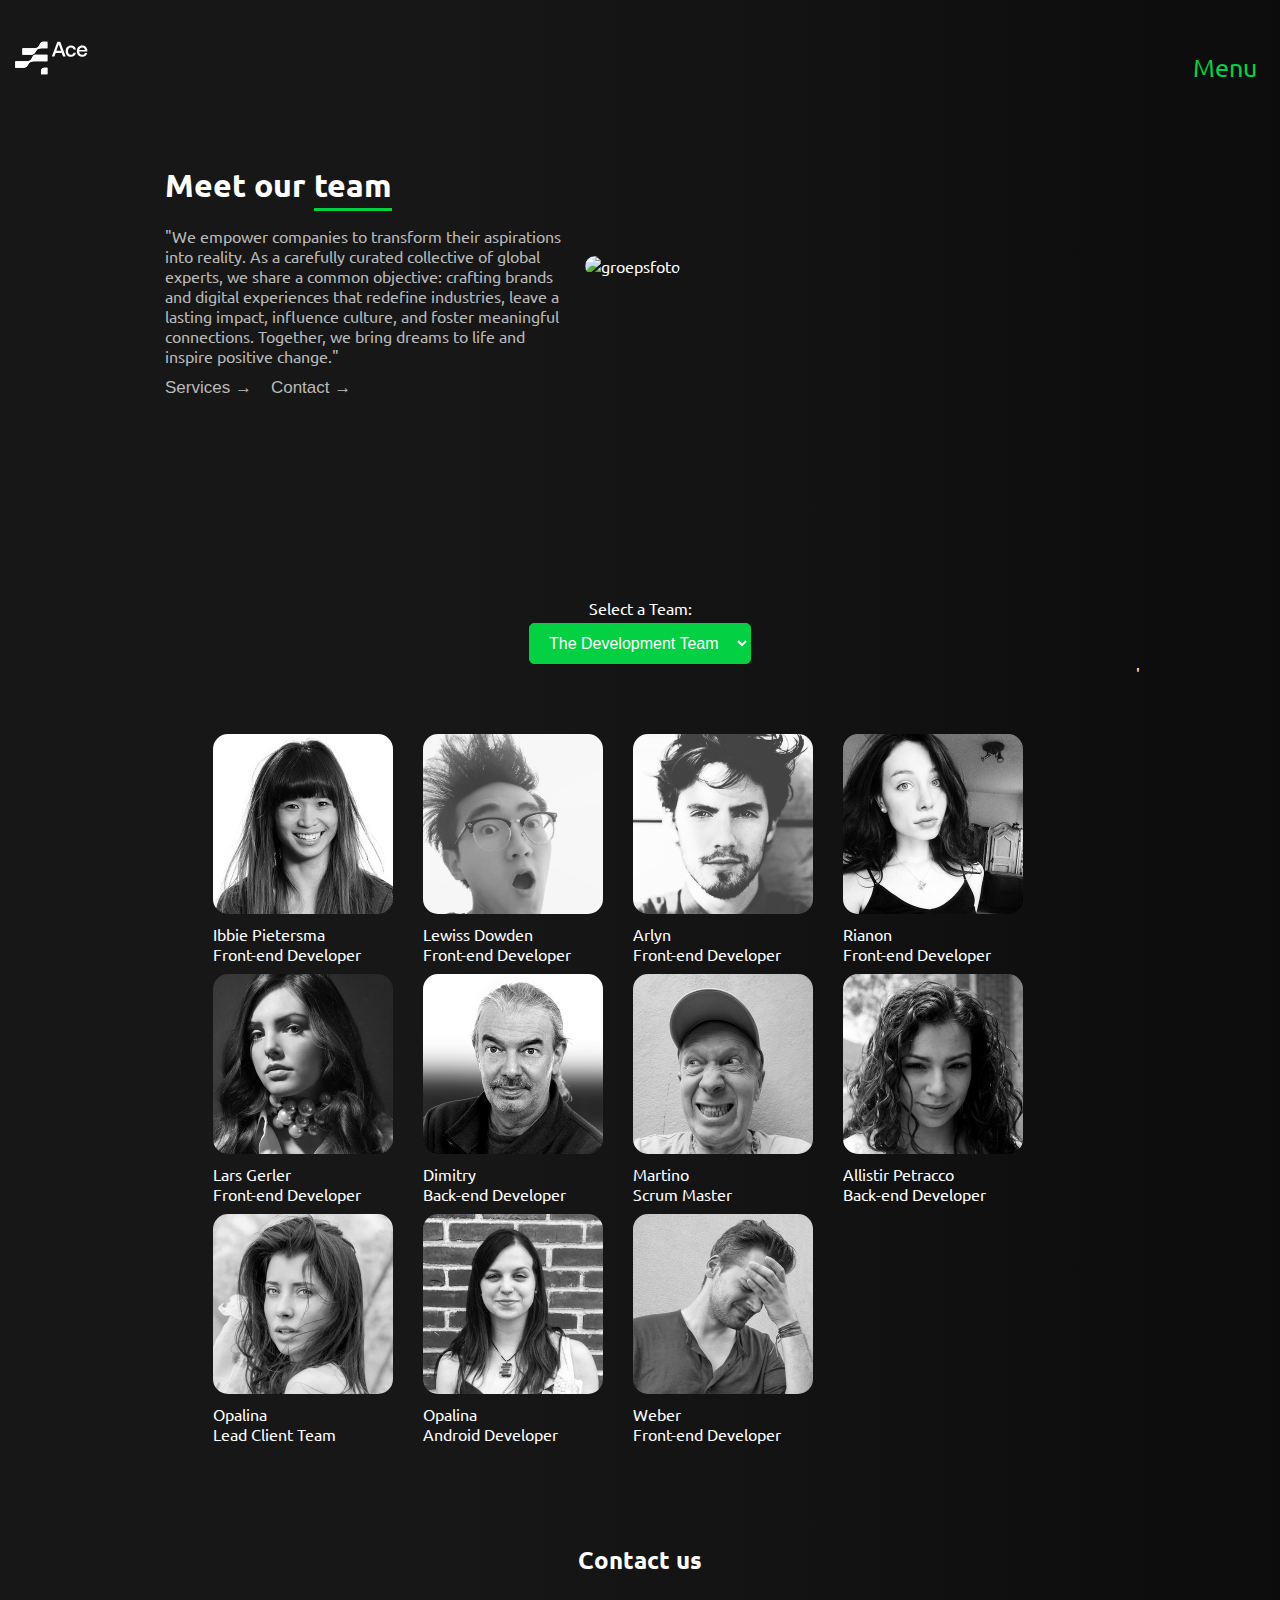
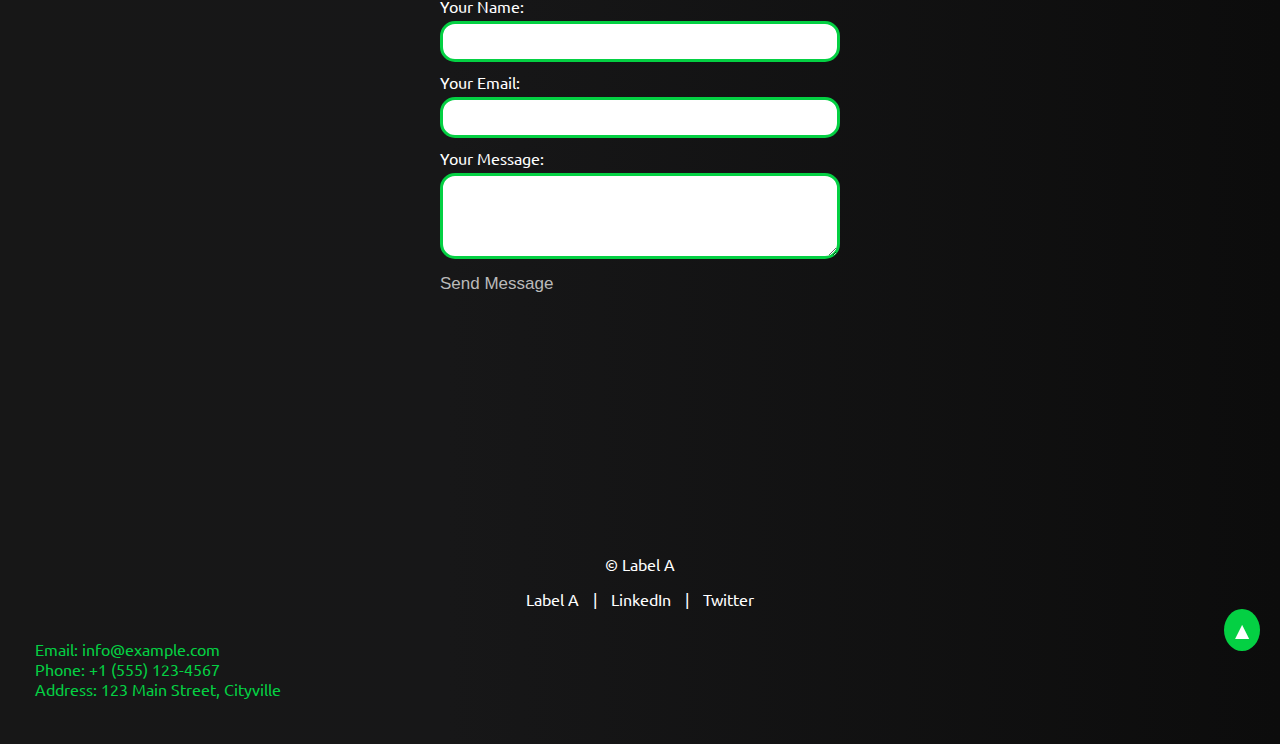
==== commit f664d2d9: "oef" ====
--- a/index.html
+++ b/index.html
@@ -3,11 +3,13 @@
 <head>
   <meta charset="UTF-8">
   <meta name="viewport" content="width=device-width, initial-scale=1.0">
+  <!-- Pagina titel en externe stijlbladen -->
   <title>Squad Page Label A</title>
   <link rel="stylesheet" href="styles/style.css">
   <link rel="preconnect" href="https://fonts.googleapis.com">
   <link rel="preconnect" href="https://fonts.gstatic.com" crossorigin>
   <link href="https://fonts.googleapis.com/css2?family=Ubuntu&display=swap" rel="stylesheet">
+   <!-- Favicon voor de pagina -->
   <link rel="icon" type="image/svg+xml" href="data:image/svg+xml,%3Csvg viewBox='0 0 101 35' xmlns='http://www.w3.org/2000/svg'%3E%3Cpath d='M37.3965 15.6265L42.661 1.35547H45.4171L50.6651 15.6265H48.1896L46.8694 12.0964H41.0932L39.7895 15.6265H37.3965ZM41.7368 10.1055H46.2257L43.9813 3.88176L41.7368 10.1055Z' fill='white'/%3E%3Cpath d='M50.6484 10.4232C50.6484 7.19423 52.6948 5.05273 55.814 5.05273C58.471 5.05273 60.1213 6.54174 60.5339 8.90073H58.2564C57.9759 7.67941 57.1177 6.92654 55.7645 6.92654C54.0151 6.92654 52.8764 8.34862 52.8764 10.4065C52.8764 12.4476 54.0151 13.8529 55.7645 13.8529C57.0847 13.8529 57.9759 13.0833 58.2399 11.8787H60.5339C60.1378 14.2377 58.3885 15.7267 55.7479 15.7267C52.6288 15.7435 50.6484 13.6856 50.6484 10.4232Z' fill='white'/%3E%3Cpath d='M61.4277 10.4232C61.4277 7.19423 63.4576 5.05273 66.4942 5.05273C69.4648 5.05273 71.4617 6.97673 71.5277 10.0217C71.5277 10.2893 71.5112 10.5738 71.4617 10.8582H63.7052V11.0088C63.7712 12.7822 64.8769 13.9366 66.5768 13.9366C67.897 13.9366 68.8707 13.2674 69.1678 12.0962H71.3462C70.9831 14.1541 69.2503 15.7267 66.6923 15.7267C63.4576 15.7435 61.4277 13.6354 61.4277 10.4232ZM69.2668 9.2688C69.0853 7.71287 68.0125 6.84289 66.5107 6.84289C65.1245 6.84289 63.9362 7.77979 63.7712 9.2688H69.2668Z' fill='white'/%3E%3Cpath d='M26.918 29.5462V32.7584H33.1067V26.4845H29.9381C28.2712 26.4678 26.918 27.8397 26.918 29.5462Z' fill='white'/%3E%3Cpath d='M18.9303 15.5419C18.6167 16.1442 18.1877 16.9305 17.61 18.0515C16.7684 19.6911 15.0685 20.2097 13.3027 20.193H2.65809C2.37753 20.193 2.14648 20.4272 2.14648 20.7116V26.4836C2.14648 26.4836 7.85662 26.4836 8.96233 26.4836C11.5864 26.4836 13.3522 25.7977 14.4909 23.5223C15.7122 21.0797 17.6431 20.2097 20.3001 20.2097C22.594 20.2097 33.0901 20.2097 33.0901 20.2097V13.9023H21.5873C20.4816 13.9023 19.4584 14.5381 18.9303 15.5419Z' fill='white'/%3E%3Cpath d='M26.2246 2.99505C25.9111 3.59734 25.482 4.38367 24.9044 5.50461C24.0627 7.14419 22.3629 7.66283 20.597 7.6461H9.52332C9.24276 7.6461 9.01172 7.88032 9.01172 8.16474V13.9367C9.01172 13.9367 15.1509 13.9367 16.2567 13.9367C18.8807 13.9367 20.6465 13.2508 21.7852 10.9754C23.0065 8.53281 24.9374 7.66283 27.5944 7.66283C29.8884 7.66283 33.0735 7.66283 33.0735 7.66283V1.35547H28.8651C27.7759 1.35547 26.7527 1.99122 26.2246 2.99505Z' fill='white'/%3E%3Cpath d='M26.2246 2.99505C25.9111 3.59734 25.482 4.38367 24.9044 5.50461C24.0627 7.14419 22.3629 7.66283 20.597 7.6461H9.52332C9.24276 7.6461 9.01172 7.88032 9.01172 8.16474V13.9367C9.01172 13.9367 15.1509 13.9367 16.2567 13.9367C18.8807 13.9367 20.6465 13.2508 21.7852 10.9754C23.0065 8.53281 24.9374 7.66283 27.5944 7.66283C29.8884 7.66283 33.0735 7.66283 33.0735 7.66283V1.35547H28.8651C27.7759 1.35547 26.7527 1.99122 26.2246 2.99505Z' fill='white'/%3E%3Cpath d='M18.9303 15.5419C18.6167 16.1442 18.1877 16.9305 17.61 18.0515C16.7684 19.6911 15.0685 20.2097 13.3027 20.193H2.65809C2.37753 20.193 2.14648 20.4272 2.14648 20.7116V26.4836C2.14648 26.4836 7.85662 26.4836 8.96233 26.4836C11.5864 26.4836 13.3522 25.7977 14.4909 23.5223C15.7122 21.0797 17.6431 20.2097 20.3001 20.2097C22.594 20.2097 33.0901 20.2097 33.0901 20.2097V13.9023H21.5873C20.4816 13.9023 19.4584 14.5381 18.9303 15.5419Z' fill='white'/%3E%3Cpath d='M26.918 29.5462V32.7584H33.1067V26.4845H29.9381C28.2712 26.4678 26.918 27.8397 26.918 29.5462Z' fill='white'/%3E%3C/svg%3E">
 </head>
 <body>
@@ -27,9 +29,12 @@
             <path d="M26.918 29.5462V32.7584H33.1067V26.4845H29.9381C28.2712 26.4678 26.918 27.8397 26.918 29.5462Z" fill="white"/>
             </svg>
         </a>
+        
+        <!-- Navigatiemenu (verborgen standaard) -->
         <nav class="hidden">
           <ul>
             <li>
+               <!-- Knop om het mobiele menu te openen -->
               <a href="#" id="openMenu">Menu</a>
             </li>
           </ul>
@@ -40,9 +45,11 @@
     <!-- Hamburgermenu -->
     <div class="overlay" id="menuOverlay">
       <div class="menu-content">
+         <!-- Sluitknop voor het menu -->
         <span class="close-btn" id="closeMenu" data-tooltip="Back to Homepage">&times;</span>
         <nav>
           <ul>
+              <!-- Navigatie in het menu -->
             <li><a href="#home">Home</a></li>
             <li><a href="#services">Services</a></li>
             <li><a href="#contact">Contact</a></li>
@@ -51,57 +58,64 @@
       </div>
     </div>
   
-    <!-- Teamtekst beginpagina -->
-    <main>
-      <div class="teamtekst">
-      <article>
-        <div class="container">
-          <section class="teams">
-            <div class="text-container">
-              <h1>Meet our <span class="team-text">team</span></h1>
-              <p>
-                "We empower companies to transform their aspirations into reality. As a carefully curated collective of global experts, we share a common objective: crafting brands and digital experiences that redefine industries, leave a lasting impact, influence culture, and foster meaningful connections. Together, we bring dreams to life and inspire positive change."
-              </p>
-            </div>
-            <div class="groepsfoto">
-              <img src="images/team-images/gruppenfoto.png" alt="groepsfoto" height="auto">
-            </div>
-          </section>   
-        </div>
-      </article>
-      
-
-
+   <!-- Teamtekst beginpagina -->
+<main>
+  <div class="teamtekst">
+    <article>
+      <div class="container">
+        <!-- Teamsectie met tekst en afbeelding -->
+        <section class="teams">
+          <div class="text-container">
+            <!-- Teamtekst en beschrijving -->
+            <h1>Meet our <span class="team-text">team</span></h1>
+            <p>
+              "We empower companies to transform their aspirations into reality. As a carefully curated collective of global experts, we share a common objective: crafting brands and digital experiences that redefine industries, leave a lasting impact, influence culture, and foster meaningful connections. Together, we bring dreams to life and inspire positive change."
+            </p>
+          </div>
+          <div class="groepsfoto">
+            <!-- Groepsfoto van het team -->
+            <img src="images/team-images/gruppenfoto.png" alt="groepsfoto" height="auto">
+          </div>
+        </section>
+      </div>
+    </article>
+
+    <!-- Knoppen voor services en contact -->
     <div class="buttons">
       <button class="button-services">Services &#8594;</button>
       <button class="button-contact">Contact &#8594;</button>
     </div>
   </div>
 
-    <div class="containerTeam">
-      <label for="teamSelector">Select a Team:</label>
-      <select id="teamSelector">
-        <option value="TDT">The Development Team</option>
-        <option value="MARKETING">Marketing Team</option>
-        <option value="UI-TEAM">UI Team</option>
-        <option value="alle-teams">Alle Teams</option>
-      </select>
-    </div>
-    
+  <!-- Dropdown voor het selecteren van een team -->
+  <div class="containerTeam">
+    <label for="teamSelector">Select a Team:</label>
+    <select id="teamSelector">
+      <option value="TDT">The Development Team</option>
+      <option value="MARKETING">Marketing Team</option>
+      <option value="UI-TEAM">UI Team</option>
+      <option value="alle-teams">Alle Teams</option>
+    </select>
+  </div>
   
-
+  <!-- Teamsectie met individuele teamleden -->
   <div class="teamsection">
-    <section class="team-section TDT " id="TDT">
+    <!-- Teamsectie voor TDT (The Development Team) -->
+    <section class="team-section TDT" id="TDT">
       <!-- Teamlid 1 -->
       <article class="team-member" id="ibbie">
+        <!-- Link naar individuele pagina van het teamlid -->
         <a href="ibbie.html">
           <div class="foto">
+            <!-- Afbeelding van het teamlid -->
             <img src="images/team-images/image-0.png" alt="Ibbie's Image" height="auto">
           </div>
         </a>
+        <!-- Naam en functie van het teamlid -->
         <p class="firstname-lastname">Ibbie Pietersma</p>
         <p>Front-end Developer</p>
       </article>
+
       <article class="team-member" id="26">
         <a href="LewissDowden.html">
           <div class="foto">
@@ -111,7 +125,7 @@
         <p class="firstname-lastname">Lewiss Dowden</p>
         <p>Front-end Developer</p>
     </article>
-      <!-- Teamlid 2 -->
+
       <article class="team-member" id="arlyn">
         <a href="Arlyn.html">
           <div class="foto">
@@ -121,6 +135,7 @@
         <p class="firstname-lastname">Arlyn</p>
         <p>Front-end Developer</p>
       </article>
+
       <article class="team-member" id="Rianon">
         <a href="Rianon.html">
           <div class="foto">
@@ -130,6 +145,7 @@
         <p class="firstname-lastname">Rianon</p>
         <p>Front-end Developer</p>
       </article>
+
       <article class="team-member" id="27">
         <a href="LarsGerler.html">
           <div class="foto">
@@ -139,6 +155,7 @@
         <p class="firstname-lastname">Lars Gerler</p>
         <p>Front-end Developer</p>
     </article>
+
       <article class="team-member" id="Dimitry">
         <a href="Dimitry.html">
           <div class="foto">
@@ -148,6 +165,7 @@
         <p class="firstname-lastname">Dimitry</p>
         <p>Back-end Developer</p>
       </article>
+
       <article class="team-member" id="Martino">
         <a href="Martino.html">
           <div class="foto">
@@ -157,6 +175,7 @@
         <p class="firstname-lastname">Martino</p>
         <p>Scrum Master</p>
       </article>
+
       <article class="team-member" id="28">
         <a href="AllistirPetracco.html">
           <div class="foto">
@@ -166,6 +185,7 @@
         <p class="firstname-lastname">Allistir Petracco</p>
         <p>Back-end Developer</p>
     </article>
+
       <article class="team-member" id="Freedman">
         <a href="Freedman.html">
           <div class="foto">
@@ -175,6 +195,7 @@
         <p class="firstname-lastname">Opalina</p>
         <p>Lead Client Team</p>
       </article>
+
       <article class="team-member" id="Opalina">
         <a href="Opalina.html">
           <div class="foto">
@@ -184,6 +205,7 @@
         <p class="firstname-lastname">Opalina</p>
         <p>Android Developer</p>
       </article>
+
       <article class="team-member" id="Weber">
         <a href="Weber.html">
           <div class="foto">
@@ -196,7 +218,6 @@
     </section>
   
     <section class="team-section MARKETING" id="MARKETING">
-      <!-- Teamlid 1 -->
       <article class="team-member" id="lynnelle">
         <a href="Lynnelle.html">
           <div class="foto">
@@ -206,6 +227,7 @@
         <p class="firstname-lastname">Another Team Member</p>
         <p>Job Title</p>
       </article>
+
       <article class="team-member" id="29">
         <a href="FranniFarlambe.html">
           <div class="foto">
@@ -215,6 +237,7 @@
         <p class="firstname-lastname">Franni Farlambe</p>
         <p>Front-end Developer</p>
     </article>
+
     <article class="team-member" id="32">
       <a href="MurdockWilleson.html">
         <div class="foto">
@@ -223,9 +246,9 @@
       </a>
       <p class="firstname-lastname">Murdock Willeson</p>
       <p>UX Lead</p>
-  </article>
-      <!-- Teamlid 2 -->
-      <article class="team-member" id="sharia">
+    </article>
+
+    <article class="team-member" id="sharia">
             <a href="Sharia.html">
               <div class="foto">
                 <img src="images/team-images/image-3.png" alt="Sharia's Image" height="auto">
@@ -233,8 +256,9 @@
             </a>
             <p class="firstname-lastname">Another Team Member</p>
             <p>Job Title</p>
-      </article>
-      <article class="team-member" id="30">
+    </article>
+
+    <article class="team-member" id="30">
         <a href="PortyLepick.html">
           <div class="foto">
             <img src="images/team-images/image-29.png" alt="Porty's Image" height="auto">
@@ -243,6 +267,7 @@
         <p class="firstname-lastname">Porty Lepick</p>
         <p>Account & Technology</p>
     </article>
+
     <article class="team-member" id="33">
       <a href="CesaroConry.html">
         <div class="foto">
@@ -252,6 +277,7 @@
       <p class="firstname-lastname">Cesaro Conry</p>
       <p>System Operations</p>
   </article>
+
       <article class="team-member" id="11">
         <a href="JustinnCcomini.html">
           <div class="foto">
@@ -261,6 +287,7 @@
         <p class="firstname-lastname">Justinn Ccomini</p>
         <p>UI Designer</p>
     </article>
+
     <article class="team-member" id="12">
       <a href="SandeKeepence.html">
         <div class="foto">
@@ -270,6 +297,7 @@
       <p class="firstname-lastname">Sande Keepence</p>
       <p>Back-end Developer</p>
   </article>
+
   <article class="team-member" id="13">
     <a href="CinderellaBrose.html">
       <div class="foto">
@@ -279,6 +307,7 @@
     <p class="firstname-lastname">Cinderella Brose</p>
     <p>Commercial Director</p>
 </article>
+
 <article class="team-member" id="14">
   <a href="JamalDiDomenico.html">
     <div class="foto">
@@ -288,6 +317,7 @@
   <p class="firstname-lastname">Jamal Di Domenico</p>
   <p>Front-end Developer</p>
 </article>
+
 <article class="team-member" id="15">
   <a href="EleanorJeffers.html">
     <div class="foto">
@@ -297,6 +327,7 @@
   <p class="firstname-lastname">Eleanor Jeffers</p>
   <p>UI Designer</p>
 </article>
+
 <article class="team-member" id="16">
   <a href="DeberaLuesley.html">
     <div class="foto">
@@ -306,7 +337,8 @@
   <p class="firstname-lastname">Debera Luesley</p>
   <p>Technical Support Lead</p>
 </article>
-</section>
+</section>'
+
 <section class="team-section UI" id="UI-TEAM">
   <article class="team-member" id="17">
     <a href="CobbBrimilcome.html">
@@ -317,6 +349,7 @@
     <p class="firstname-lastname">Cobb Brimilcome</p>
     <p>Technical Support Specialist</p>
 </article>
+
 <article class="team-member" id="18">
   <a href="KristanTinline.html">
     <div class="foto">
@@ -326,6 +359,7 @@
   <p class="firstname-lastname">Kristan Tinline</p>
   <p>Innovation Strategist</p>
 </article>
+
 <article class="team-member" id="19">
   <a href="CorinneGregoire.html">
     <div class="foto">
@@ -335,6 +369,7 @@
   <p class="firstname-lastname">Corinne Gregoire</p>
   <p>Data Engineer</p>
 </article>
+
 <article class="team-member" id="20">
   <a href="MildridCuredell.html">
     <div class="foto">
@@ -354,6 +389,7 @@
   <p class="firstname-lastname">Karissa Drabble</p>
   <p>Front-end Developer</p>
 </article>
+
 <article class="team-member" id="22">
   <a href="HymieHearsum.html">
     <div class="foto">
@@ -363,6 +399,7 @@
   <p class="firstname-lastname">Hymie Hearsum</p>
   <p>Office Angel 010</p>
 </article>
+
 <article class="team-member" id="23">
   <a href="JustenFernihough.html">
     <div class="foto">
@@ -372,6 +409,7 @@
   <p class="firstname-lastname">Justen Fernihough</p>
   <p>Back-end Developer</p>
 </article>
+
 <article class="team-member" id="24">
   <a href="NoelDominguez.html">
     <div class="foto">
@@ -381,6 +419,7 @@
   <p class="firstname-lastname">Noel Dominguez</p>
   <p>Front-end Developer</p>
 </article>
+
 <article class="team-member" id="25">
   <a href="GussiDalzell.html">
     <div class="foto">
@@ -390,6 +429,7 @@
   <p class="firstname-lastname">Gussi Dalzell</p>
   <p>iOS Developer</p>
 </article>
+
 <article class="team-member" id="31">
   <a href="HavenCory.html">
     <div class="foto">
@@ -399,6 +439,7 @@
   <p class="firstname-lastname">Haven Cory</p>
   <p>Cloud Engineer</p>
 </article>
+
 <article class="team-member" id="32">
   <a href="MurdockWilleson.html">
     <div class="foto">
@@ -409,41 +450,50 @@
   <p>UX Lead</p>
 </article>
 </section>
+</div>
+
+ <!-- Contactsectie -->
+ <section>
+  <h2>Contact us</h2>
+  <!-- Formulier voor het verzenden van berichten -->
+  <form>
+    <!-- Invoervelden voor naam, e-mail en bericht -->
+    <label for="name">Your Name:</label>
+    <input type="text" id="name" name="name" required>
+
+    <label for="email">Your Email:</label>
+    <input type="email" id="email" name="email" required>
+
+    <label for="message">Your Message:</label>
+    <textarea id="message" name="message" rows="4" required></textarea>
+
+    <!-- Knop om het formulier te verzenden -->
+    <button type="submit" onclick="submitForm()">Send Message</button>
+  </form>
+
+  <!-- Feedbackdiv voor het weergeven van berichten na verzending -->
+  <div id="feedback"></div>
+</section>
+
+<!-- Footersectie -->
+<footer class="footer">
+  <!-- Copyright en navigatielinks -->
+  <p>&copy; Label A</p>
+  <nav>
+    <a href="https://www.labela.nl/">Label A</a> |
+    <a href="https://www.linkedin.com/">LinkedIn</a> |
+    <a href="https://twitter.com/">Twitter</a>
+  </nav>
+
+  <!-- Pijl en informatie in de footer -->
+  <div class="footer-arrow">▲</div>
+  <div class="footer-informatie">
+    <p>Email: info@example.com</p>
+    <p>Phone: +1 (555) 123-4567</p>
+    <p>Address: 123 Main Street, Cityville</p>
   </div>
-
-  <section>
-    <h2>Contact us</h2>
-    <form>
-      <label for="name">Your Name:</label>
-      <input type="text" id="name" name="name" required>
-
-      <label for="email">Your Email:</label>
-      <input type="email" id="email" name="email" required>
-
-      <label for="message">Your Message:</label>
-      <textarea id="message" name="message" rows="4" required></textarea>
-
-      <button type="submit" onclick="submitForm()">Send Message</button>
-    </form>
-
-    <div id="feedback"></div>
-  </section>
-
-  <footer class="footer">
-    <p>&copy; Label A</p>
-    <nav>
-      <a href="https://www.labela.nl/">Label A</a> |
-      <a href="https://www.linkedin.com/">LinkedIn</a> |
-      <a href="https://twitter.com/">Twitter</a>
-    </nav>
-     <div class="footer-arrow">▲</div>
-     <div class="footer-informatie">
-     <p>Email: info@example.com</p>
-     <p>Phone: +1 (555) 123-4567</p>
-     <p>Address: 123 Main Street, Cityville</p>
-    </div>
-  </footer>
- </main>
+</footer>
+</main>
     
   <script src="scripts/script.js"></script>
 
--- a/styles/style.css
+++ b/styles/style.css
@@ -142,6 +142,7 @@
 
 .text-container {
   flex-grow: 1; /* Take remaining space in the container */
+  max-width: 400px;
 }
 
 
@@ -152,9 +153,7 @@
 
 .teams p {
   color: var(--ptext);
-  max-width: 400px;
-  min-width: 400px;
-  
+  max-width: 100%;
 }
 
 .team-text {
@@ -267,18 +266,20 @@
   filter: grayscale(100%);
   transition: filter 0.5s ease-in-out, box-shadow 0.3s ease-in-out;
 }
-
 /* Hover effect voor teamleden sectie */
-
 [class^="team-member"]:hover .firstname-lastname {
   color: var(--green);
   transition: color 0.4s ease-in-out;
+}
+
+.foto img {
+  transition: transform 0.4s ease-in-out;
 }
 
 .foto img:hover {
   filter: grayscale(0%);
   box-shadow: 0 0 10px rgba(0, 0, 0, 0.5);
-  transition: transform 0.4s ease-in-out; 
+  transform: rotateY(180deg) scaleX(-1); /* Omklapeffect met spiegeling toegevoegd */
 }
 
 
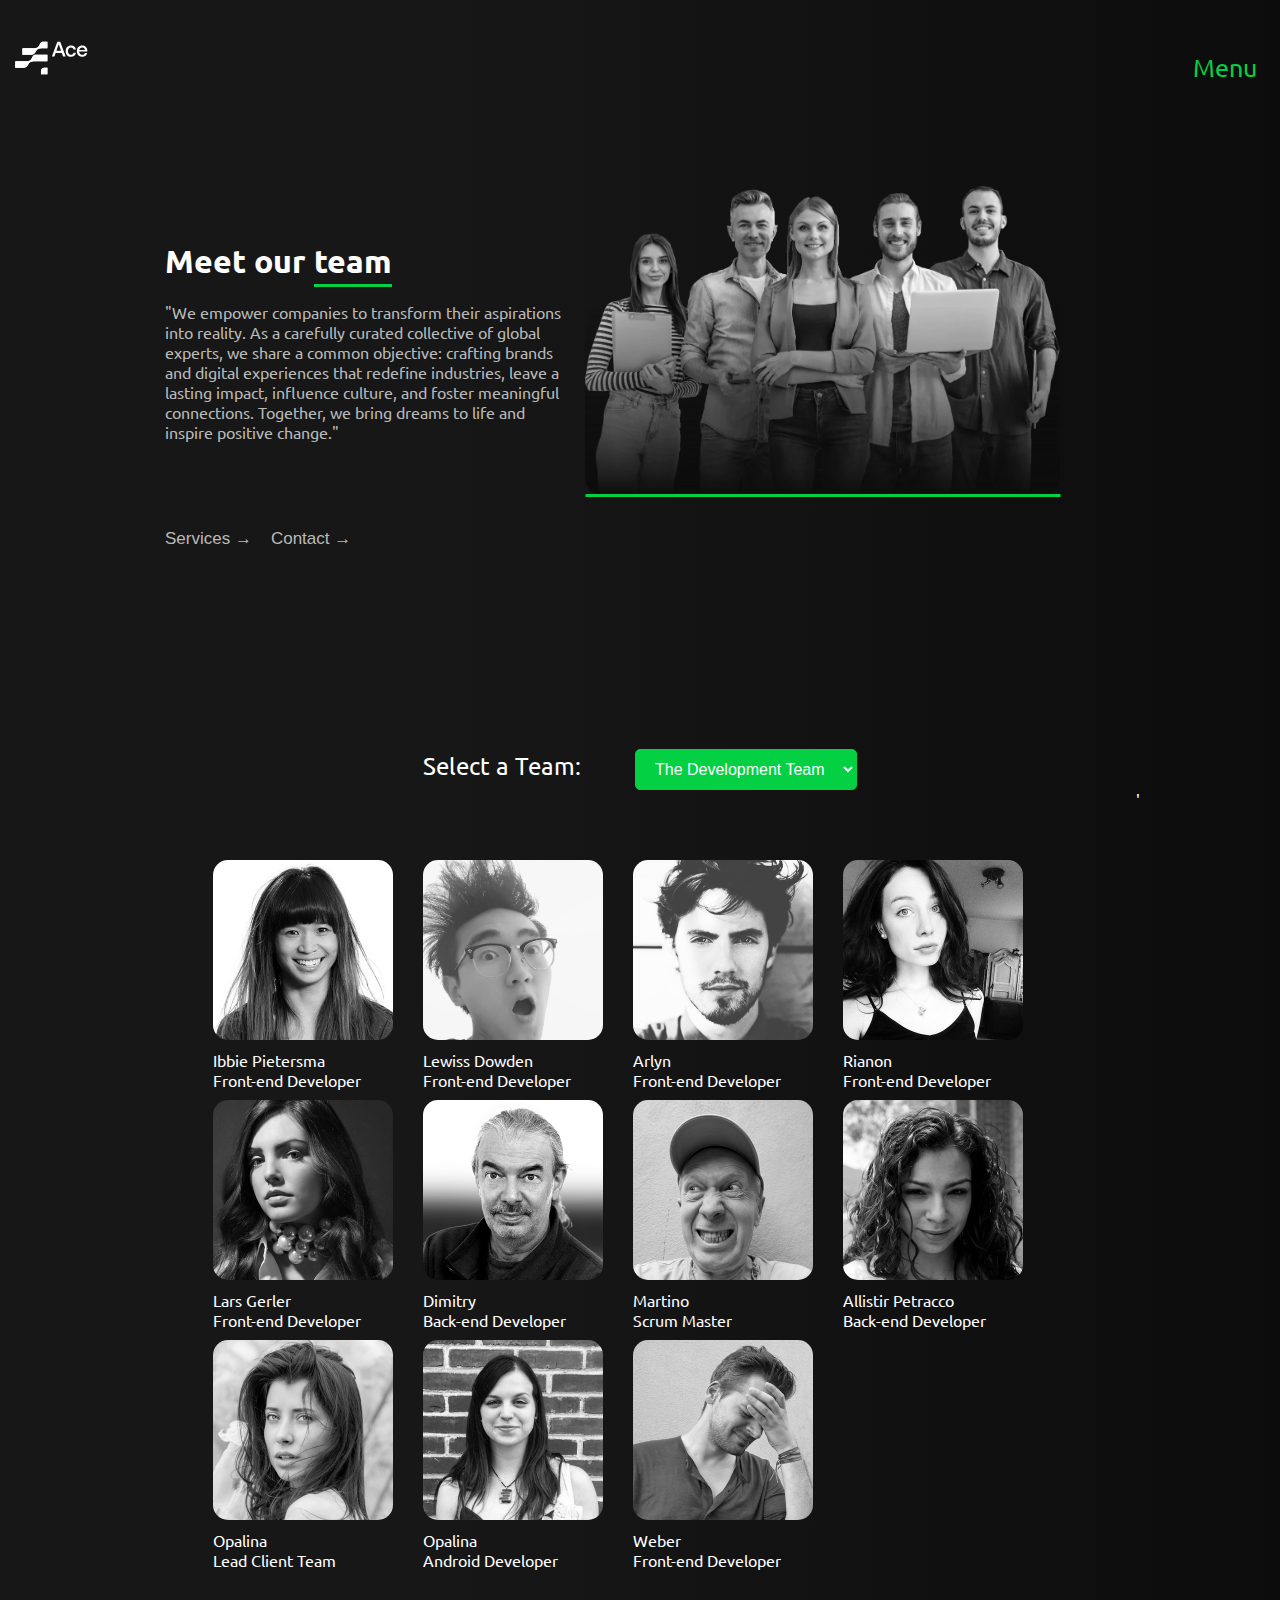
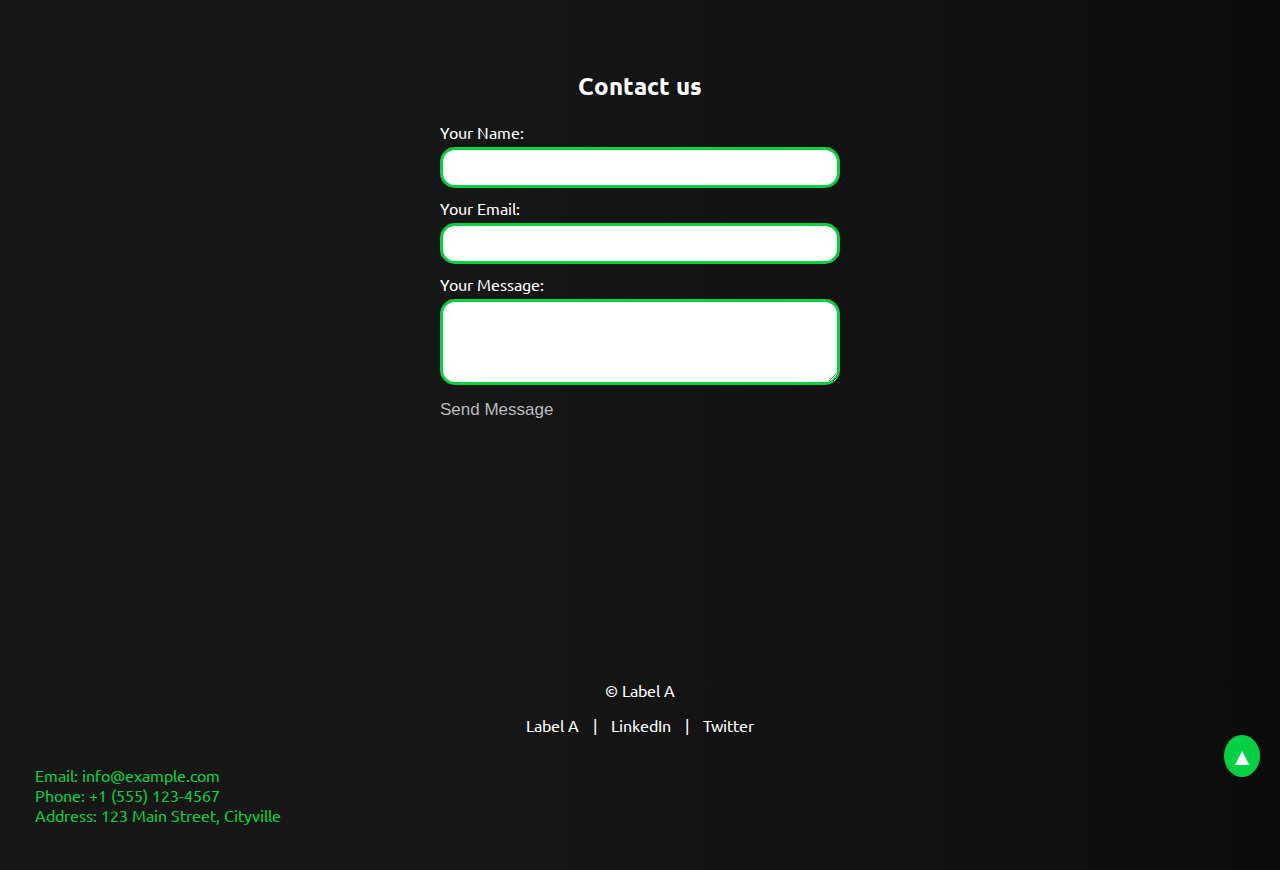
==== commit f80b4f4e: "yo" ====
--- a/index.html
+++ b/index.html
@@ -74,7 +74,7 @@
           </div>
           <div class="groepsfoto">
             <!-- Groepsfoto van het team -->
-            <img src="images/team-images/gruppenfoto.png" alt="groepsfoto" height="auto">
+            <img src="images/team-images/team.webp" alt="groepsfoto" height="auto">
           </div>
         </section>
       </div>
@@ -89,7 +89,7 @@
 
   <!-- Dropdown voor het selecteren van een team -->
   <div class="containerTeam">
-    <label for="teamSelector">Select a Team:</label>
+    <label for="teamSelector" class="animated-label">Select a Team:</label>
     <select id="teamSelector">
       <option value="TDT">The Development Team</option>
       <option value="MARKETING">Marketing Team</option>
--- a/styles/style.css
+++ b/styles/style.css
@@ -163,15 +163,36 @@
 
 /* Groepsfoto sectie */
 
-.groepsfoto img {
+.groepsfoto {
+  position: relative;
   margin-bottom: 20px;
   margin-top: 20px;
-  border-radius: 16px;
-  width: 100%; 
   max-width: 475px; 
   max-height: 350px; 
+}
+
+.groepsfoto img {
+  width: 100%; 
   height: auto; 
-}
+  border-radius: 16px;
+  filter: grayscale(100%);
+}
+
+.groepsfoto img:hover{
+  filter: grayscale(0%);
+}
+
+.groepsfoto::after {
+  content: '';
+  position: absolute;
+  bottom: 0;
+  left: 50%;
+  transform: translateX(-50%);
+  width: 100%;
+  height: 3px; 
+  background-color: var(--green);
+}
+
 
 /* The Team-sectie */
 
@@ -279,7 +300,8 @@
 .foto img:hover {
   filter: grayscale(0%);
   box-shadow: 0 0 10px rgba(0, 0, 0, 0.5);
-  transform: rotateY(180deg) scaleX(-1); /* Omklapeffect met spiegeling toegevoegd */
+  transform: scale(1.05);
+  box-shadow: 1px 1px 1px 1px var(--green);
 }
 
 
@@ -539,3 +561,16 @@
 .social-link:hover {
   color: var(--green);
 }
+
+.animated-label {
+  font-size: 24px; 
+  display: inline-block;
+  margin-right: 50px;
+  animation: labelGrow 2s infinite alternate; 
+}
+
+@keyframes labelGrow {
+  to {
+    font-size: 26px;
+  }
+}
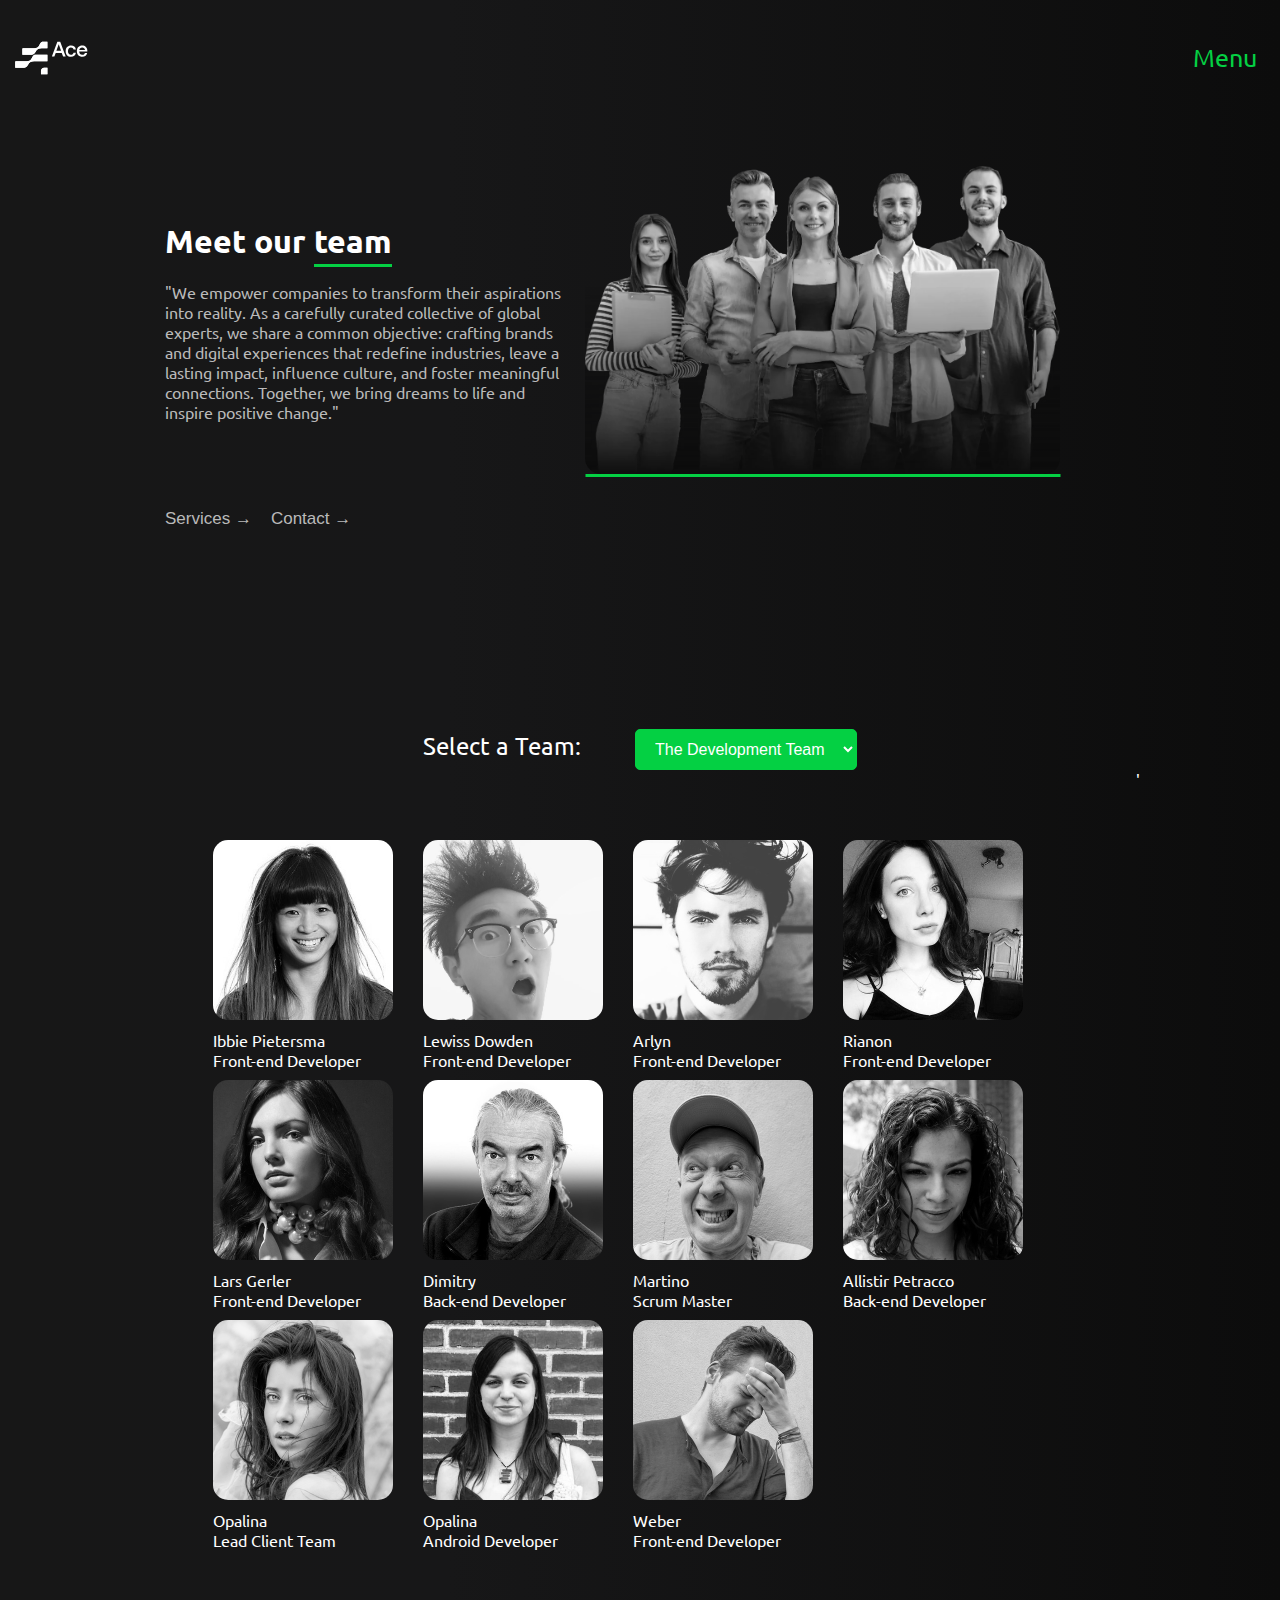
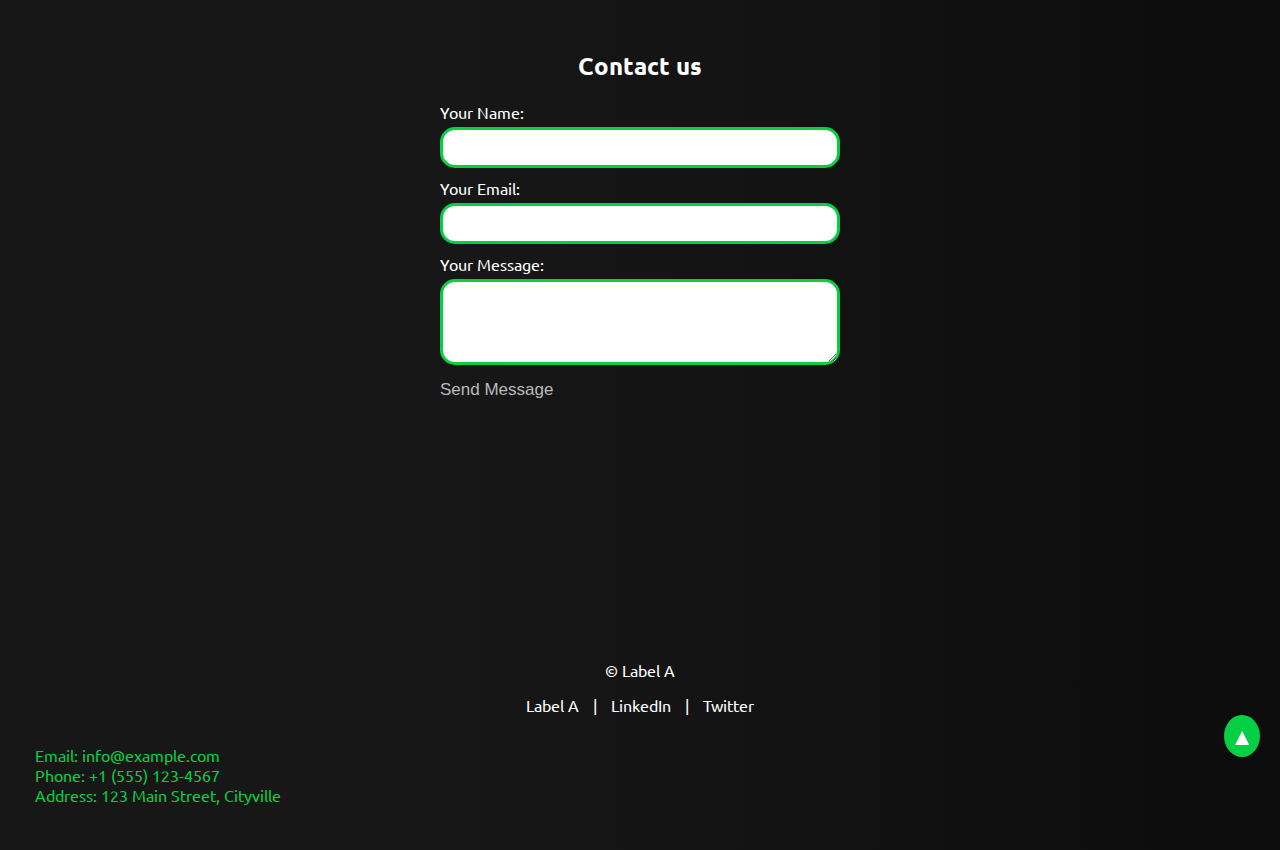
==== commit 340bee02: "nu ff klaar" ====
--- a/index.html
+++ b/index.html
@@ -94,7 +94,7 @@
       <option value="TDT">The Development Team</option>
       <option value="MARKETING">Marketing Team</option>
       <option value="UI-TEAM">UI Team</option>
-      <option value="alle-teams">Alle Teams</option>
+      <option value="alle-teams">View All Teams</option>
     </select>
   </div>
   
--- a/styles/style.css
+++ b/styles/style.css
@@ -135,13 +135,13 @@
 
 .teams {
   margin-bottom: 10px;
-  display: flex; /* Enable flexbox layout */
-  align-items: center; /* Align elements vertically in the center */
-  gap: 20px; /* Add spacing between elements */
+  display: flex; 
+  align-items: center; 
+  gap: 20px;
 }
 
 .text-container {
-  flex-grow: 1; /* Take remaining space in the container */
+  flex-grow: 1;
   max-width: 400px;
 }
 
@@ -402,6 +402,8 @@
   }
 }
 
+/*nog wat mediaquery*/
+
 @media (min-width: 950px) and (max-width: 1400px) {
   .teamtekst {
     max-width: 950px;
@@ -425,8 +427,7 @@
     max-width: 890px;
   }
 }
-
-/* Voeg wat ruimte toe rondom het formulier en center het op de pagina */
+/*contact*/
 form {
   max-width: 400px;
   margin: 20px auto;
@@ -437,7 +438,6 @@
   margin-top: 100px;
 }
 
-/* Stijl voor labels */
 label {
   display: block;
   margin-bottom: 5px;
@@ -452,16 +452,6 @@
   border-radius: 15px;
 }
 
-/* Stijl voor de verzendknop */
-.submit {
-  background-color: #4caf50;
-  color: var(--ptext);
-  padding: 10px 15px;
-  border: none;
-  border-radius: 4px;
-  cursor: pointer;
-}
-
 .footer-informatie{
   color: var(--green);
   text-align:left;
@@ -475,19 +465,6 @@
 .teskt-laten-zien{
   display: block;
   text-align: center;
-}
-
-a {
-  text-decoration: none; /* Geen underline */
-  color: inherit; /* Erfen de kleur van de ouder (normaal gesproken zwart) */
-  transition: color 0.3s; /* Voeg een overgangseffect toe voor een vloeiende kleurverandering */
-}
-
-a{
-    margin-bottom: 20px;
-}
-a:hover {
-  color:var(--white);
 }
     
 .business-card {
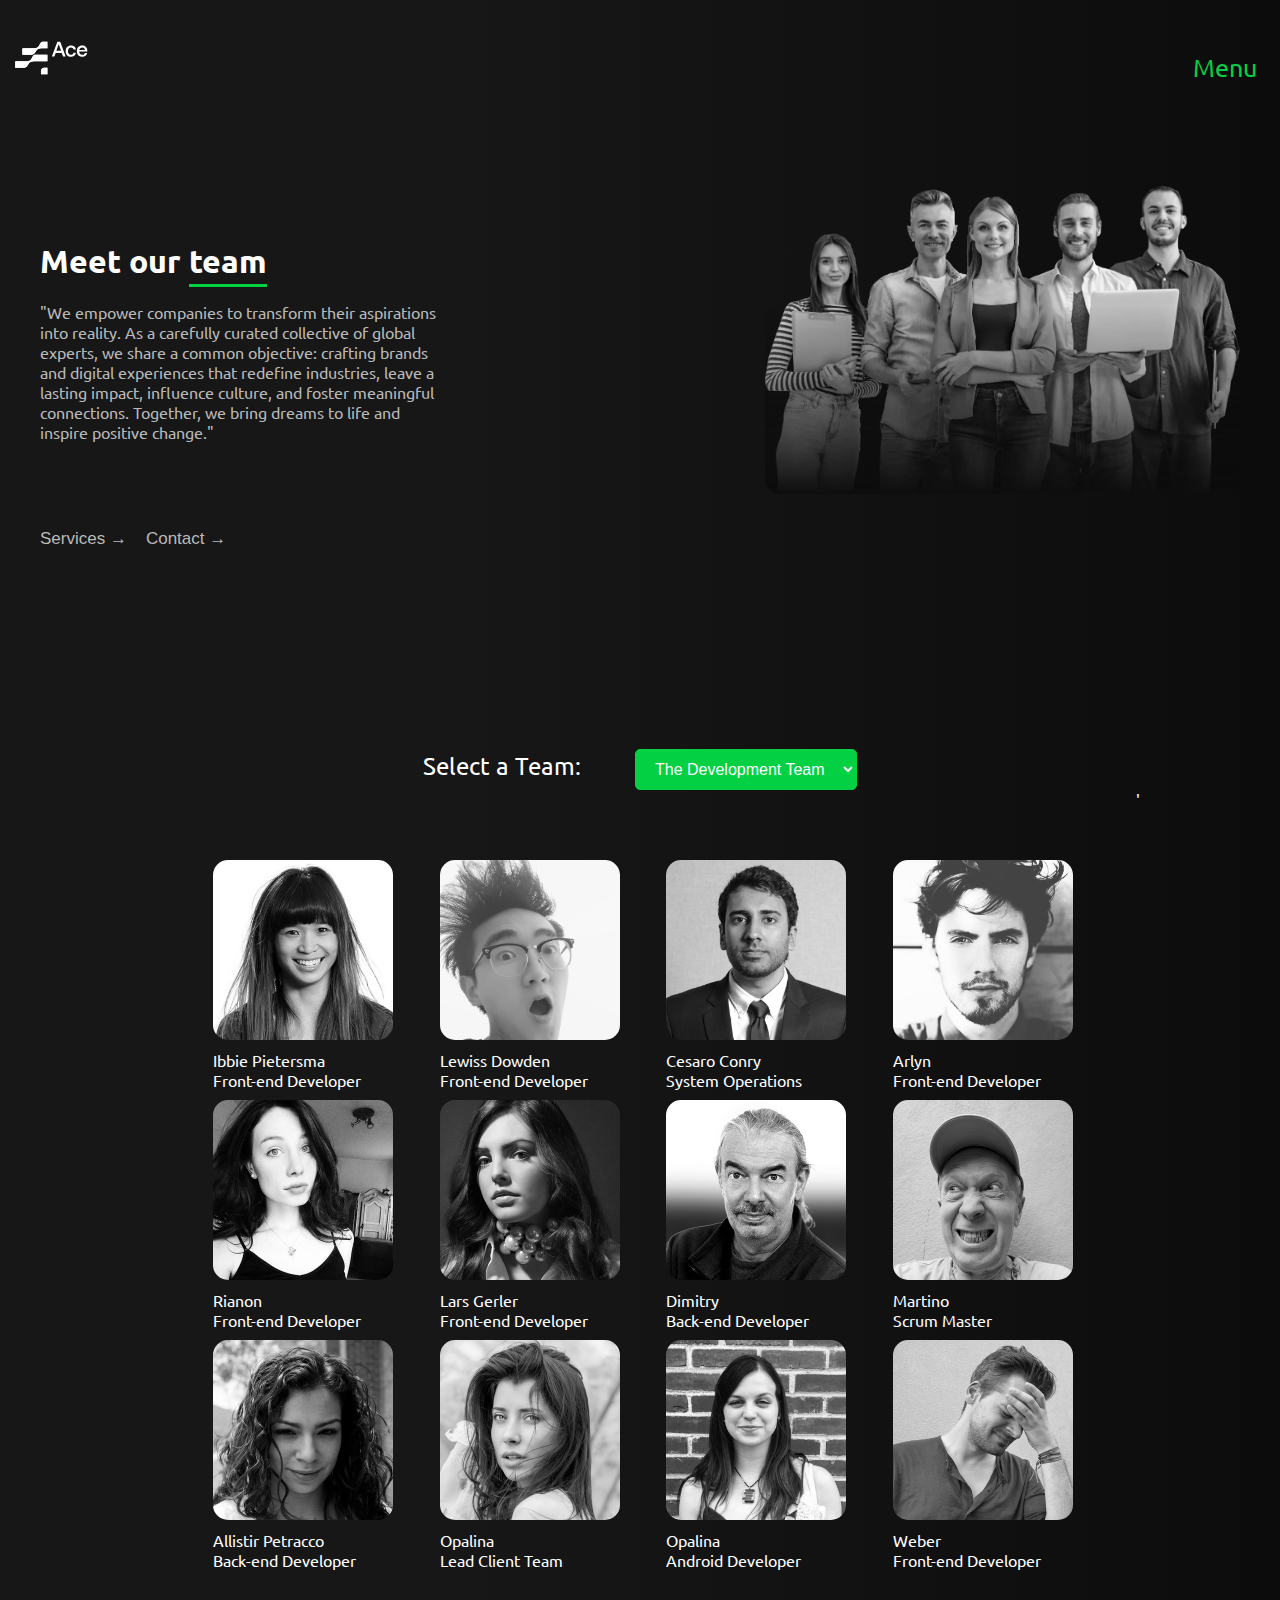
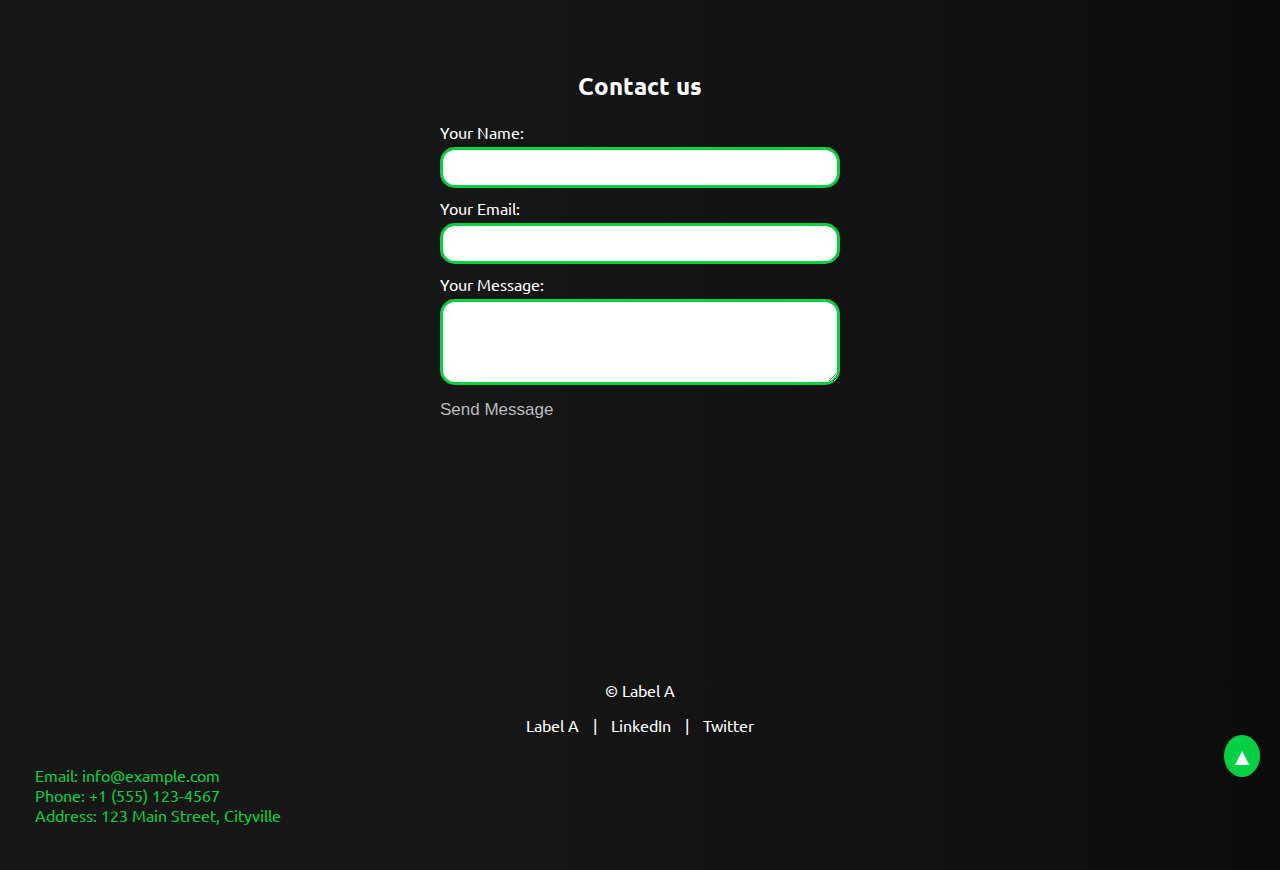
==== commit c1818ed1: "push push" ====
--- a/index.html
+++ b/index.html
@@ -94,7 +94,7 @@
       <option value="TDT">The Development Team</option>
       <option value="MARKETING">Marketing Team</option>
       <option value="UI-TEAM">UI Team</option>
-      <option value="alle-teams">View All Teams</option>
+      <option value="all-teams">View All Teams</option>
     </select>
   </div>
   
@@ -126,6 +126,16 @@
         <p>Front-end Developer</p>
     </article>
 
+    <article class="team-member" id="33">
+      <a href="CesaroConry.html">
+        <div class="foto">
+          <img src="images/team-images/image-34.png" alt="Cesaro's Image" height="auto">
+        </div>
+      </a>
+      <p class="firstname-lastname">Cesaro Conry</p>
+      <p>System Operations</p>
+  </article>
+
       <article class="team-member" id="arlyn">
         <a href="Arlyn.html">
           <div class="foto">
--- a/styles/style.css
+++ b/styles/style.css
@@ -346,6 +346,19 @@
   display: flex;
 }
 
+.animated-label {
+  font-size: 24px; 
+  display: inline-block;
+  margin-right: 50px;
+  animation: labelGrow 2s infinite alternate; 
+}
+
+@keyframes labelGrow {
+  to {
+    font-size: 26px;
+  }
+}
+
 /*footer sectie*/
 
 footer {
@@ -404,27 +417,32 @@
 
 /*nog wat mediaquery*/
 
-@media (min-width: 950px) and (max-width: 1400px) {
+@media (min-width: 950px) {
   .teamtekst {
-    max-width: 950px;
+    max-width: 1200px;
     margin-left: auto;
     margin-right: auto;
   }
-}
-
-
-@media (min-width: 1400px) {
-  .teamtekst {
-    margin-left: 200px;
-    margin-right: 200px;
-  }
-}
+
+  .teams{
+    align-items: center;
+    justify-content: space-between;
+  }
+
+  .groepsfoto::after{
+    display: none;
+  }
+}
+
+
 
 @media (min-width: 890px) {
   .team-section {
     margin-left: auto;
     margin-right: auto;
     max-width: 890px;
+    align-items: center;
+    justify-content: space-between;
   }
 }
 /*contact*/
@@ -466,6 +484,21 @@
   display: block;
   text-align: center;
 }
+
+/*aparte kaartjes*/
+
+a {
+  text-decoration: none;
+  color: inherit; 
+  transition: color 0.3s; 
+}
+
+a{
+    margin-bottom: 20px;
+}
+a:hover {
+  color:var(--white);
+}
     
 .business-card {
   display: flex;
@@ -539,15 +572,3 @@
   color: var(--green);
 }
 
-.animated-label {
-  font-size: 24px; 
-  display: inline-block;
-  margin-right: 50px;
-  animation: labelGrow 2s infinite alternate; 
-}
-
-@keyframes labelGrow {
-  to {
-    font-size: 26px;
-  }
-}
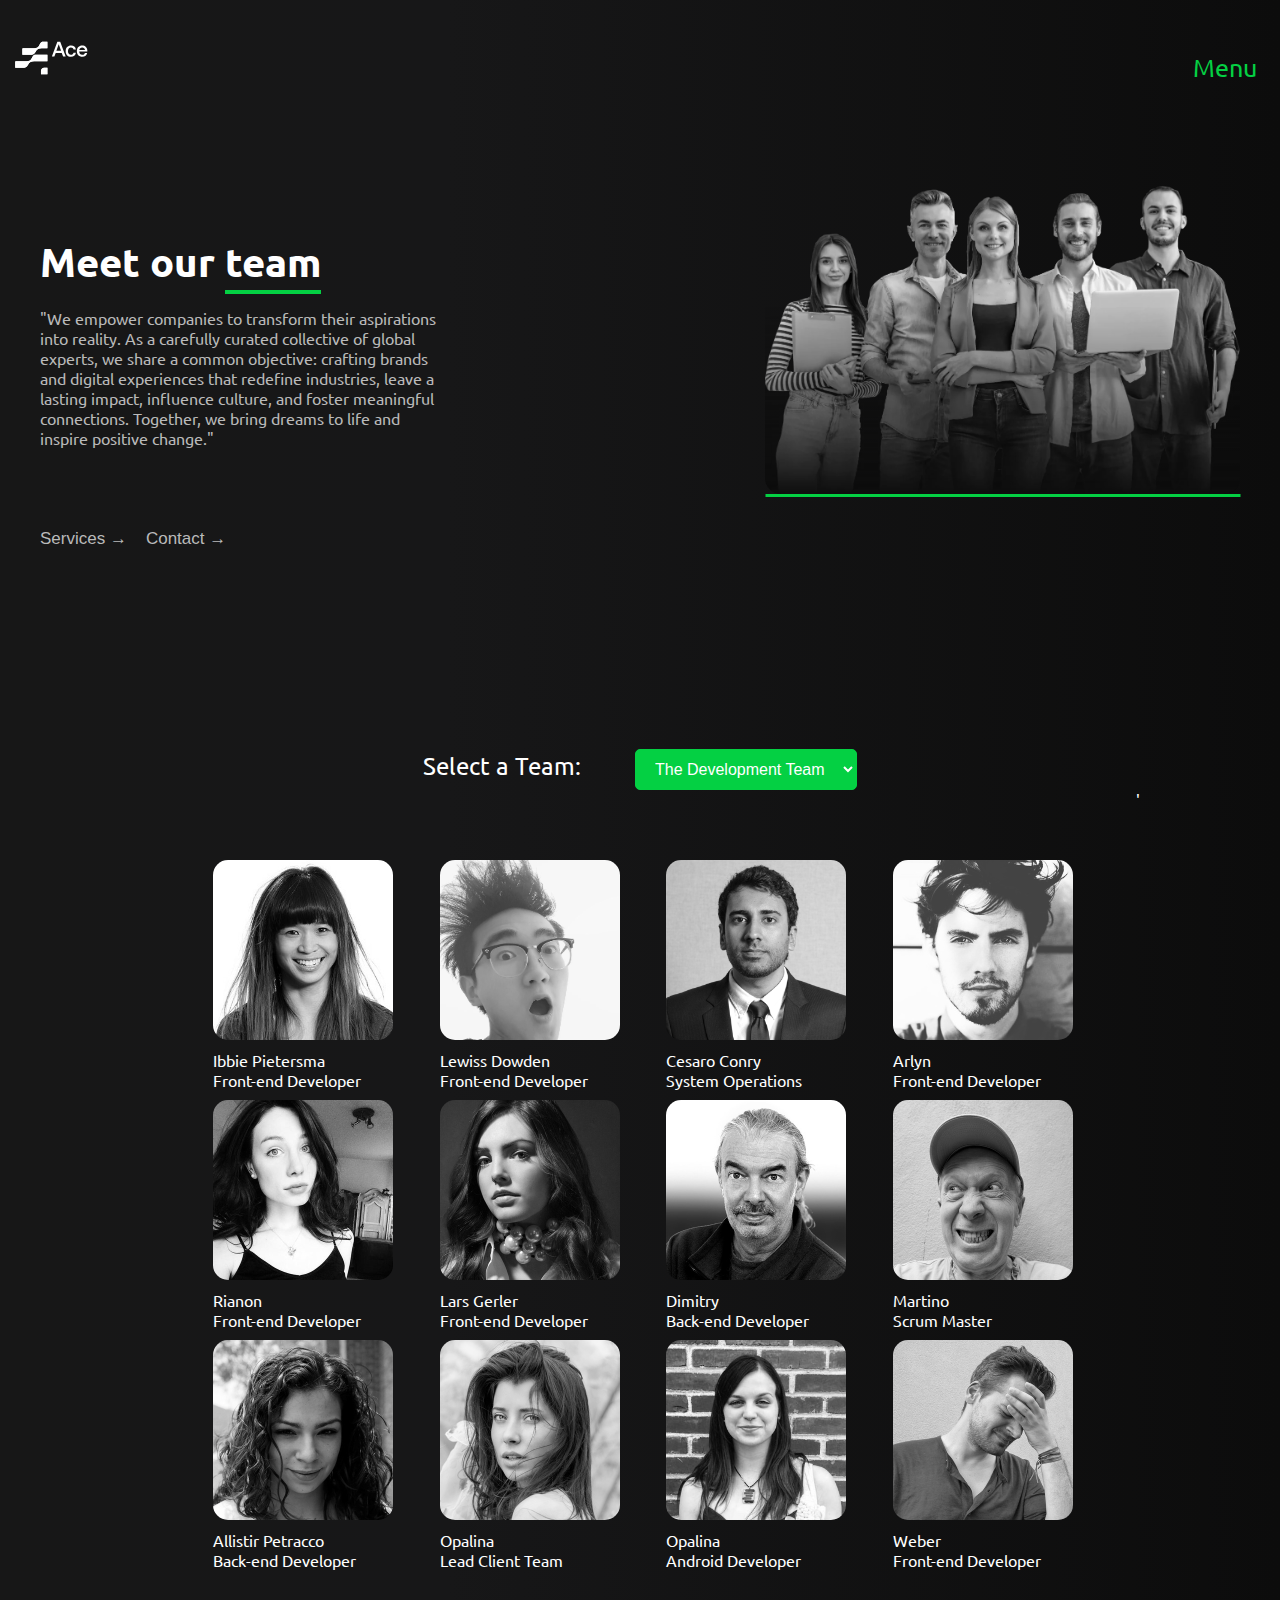
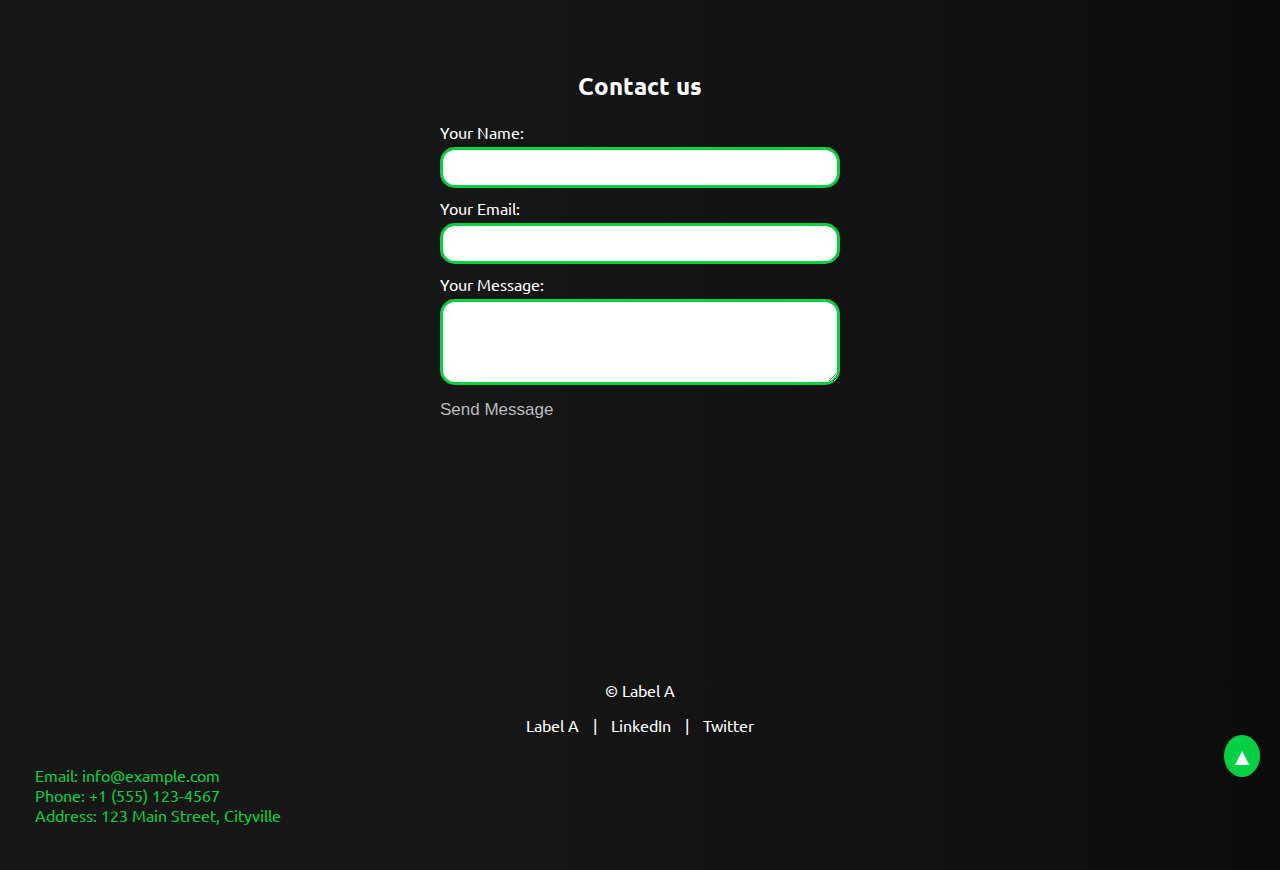
==== commit 30fa35b1: "gefixed" ====
--- a/index.html
+++ b/index.html
@@ -360,6 +360,16 @@
     <p>Technical Support Specialist</p>
 </article>
 
+<article class="team-member" id="34">
+  <a href="AlisterLitel.html">
+    <div class="foto">
+      <img src="images/team-images/image-34.png" alt="Alister's Image" height="auto">
+    </div>
+  </a>
+  <p class="firstname-lastname">Alister Litel</p>
+  <p>System Operations</p>
+</article>
+
 <article class="team-member" id="18">
   <a href="KristanTinline.html">
     <div class="foto">
--- a/styles/style.css
+++ b/styles/style.css
@@ -133,6 +133,10 @@
   margin: 25px;
 }
 
+.text-container h1{
+  font-size: 40px;
+}
+
 .teams {
   margin-bottom: 10px;
   display: flex; 
@@ -350,14 +354,8 @@
   font-size: 24px; 
   display: inline-block;
   margin-right: 50px;
-  animation: labelGrow 2s infinite alternate; 
-}
-
-@keyframes labelGrow {
-  to {
-    font-size: 26px;
-  }
-}
+}
+
 
 /*footer sectie*/
 
@@ -428,10 +426,6 @@
     align-items: center;
     justify-content: space-between;
   }
-
-  .groepsfoto::after{
-    display: none;
-  }
 }
 
 
